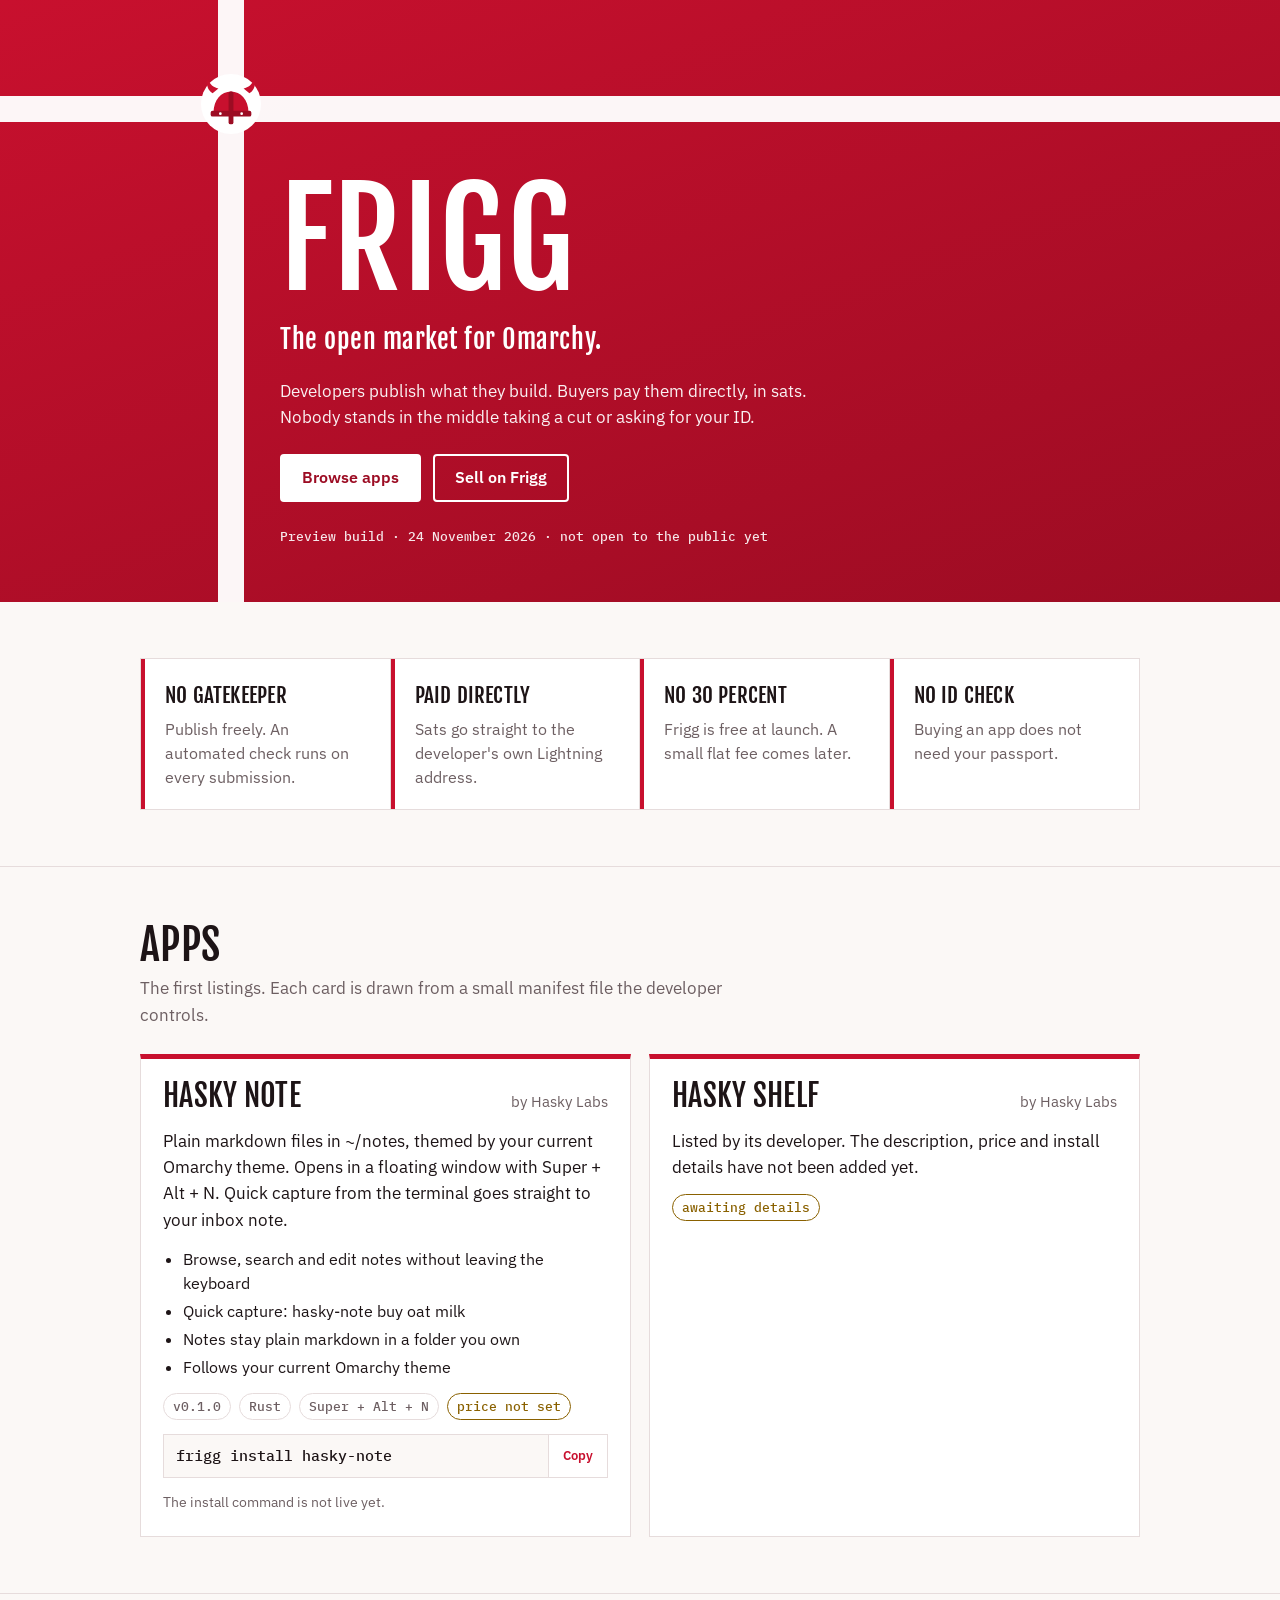
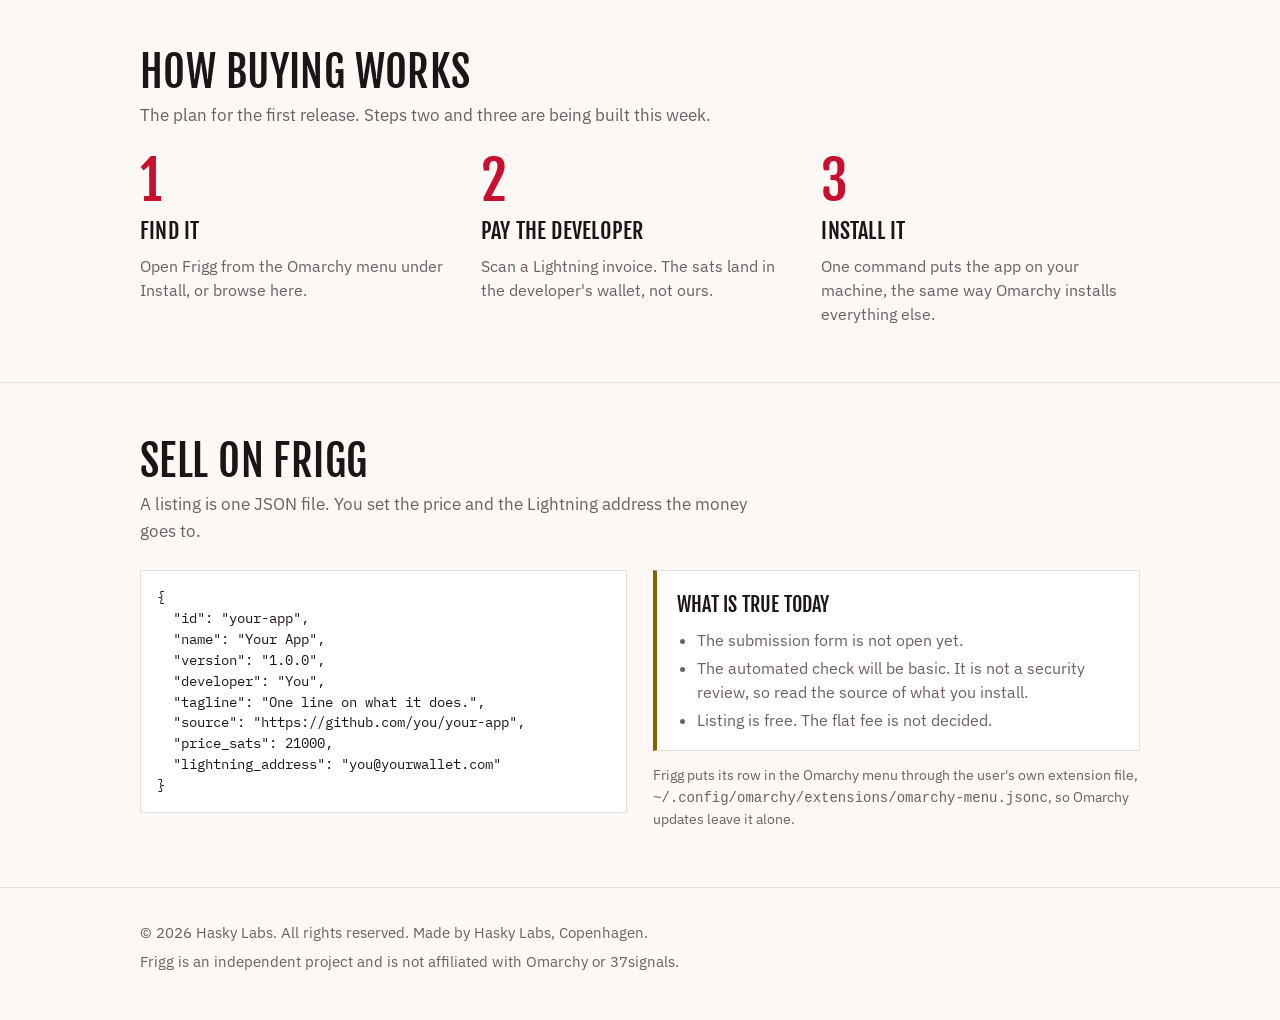
==== index.html @ ef9bb707 "First version of the Frigg store: site, app manifests, menu rows, draft CLI Co-Authored-By: Claude F" ====
<!DOCTYPE html>
<html lang="en">
<head>
<meta charset="utf-8">
<meta name="viewport" content="width=device-width, initial-scale=1">
<title>Frigg Store Preview</title>
<meta name="description" content="Frigg is the open market for Omarchy. Developers publish freely and buyers pay them directly in sats.">
<link rel="preconnect" href="https://fonts.googleapis.com">
<link rel="preconnect" href="https://fonts.gstatic.com" crossorigin>
<link href="https://fonts.googleapis.com/css2?family=Fjalla+One&family=IBM+Plex+Mono:wght@400;500&family=IBM+Plex+Sans:wght@400;500;600&display=swap" rel="stylesheet">
<style>
/* Layout idea: the Danish flag as structure. A red field crossed by two white
   bars set off-centre to the left, with the helmet where they meet. Below the
   flag the page is plain paper with red used only for what you can act on. */
:root {
  --paper: #fbf8f6;
  --panel: #ffffff;
  --ink: #1d1416;
  --muted: #6d5f62;
  --line: #e6dcdc;
  --red: #c8102e;
  --red-deep: #9c0c23;
  --on-red: #ffffff;
  --ok: #1f7a4d;
  --wait: #8a6100;
  --display: "Fjalla One", "Arial Narrow", "Helvetica Neue", sans-serif;
  --body: "IBM Plex Sans", system-ui, -apple-system, "Segoe UI", sans-serif;
  --mono: "IBM Plex Mono", ui-monospace, "SF Mono", Menlo, monospace;
}
@media (prefers-color-scheme: dark) {
  :root:not([data-theme="light"]) {
    color-scheme: dark;
    --paper: #150e10;
    --panel: #1f1518;
    --ink: #f6eeee;
    --muted: #b3a2a5;
    --line: #38282c;
    --red: #e0314c;
    --red-deep: #b01730;
    --on-red: #ffffff;
    --ok: #5fc592;
    --wait: #e2b54a;
  }
}
:root[data-theme="dark"] {
  color-scheme: dark;
  --paper: #150e10;
  --panel: #1f1518;
  --ink: #f6eeee;
  --muted: #b3a2a5;
  --line: #38282c;
  --red: #e0314c;
  --red-deep: #b01730;
  --on-red: #ffffff;
  --ok: #5fc592;
  --wait: #e2b54a;
}

* { box-sizing: border-box; }
html { -webkit-text-size-adjust: 100%; }
body {
  margin: 0;
  background: var(--paper);
  color: var(--ink);
  font-family: var(--body);
  font-size: 17px;
  line-height: 1.55;
}
a { color: var(--red); text-underline-offset: 3px; }
a:focus-visible, button:focus-visible { outline: 3px solid var(--ink); outline-offset: 3px; }
h1, h2, h3 { font-family: var(--display); font-weight: 400; letter-spacing: 0.01em; text-wrap: balance; margin: 0; }
p { margin: 0; }
.wrap { max-width: 1040px; margin: 0 auto; padding: 0 20px; }

/* ---------- flag hero ---------- */
.flag {
  position: relative;
  background: var(--red-deep);
  background: linear-gradient(160deg, var(--red) 0%, var(--red-deep) 100%);
  color: var(--on-red);
  overflow: hidden;
}
.flag::before, .flag::after { content: ""; position: absolute; background: #ffffff; opacity: 0.96; }
.flag::before { left: 0; right: 0; top: 96px; height: 26px; }            /* horizontal bar */
.flag::after  { top: 0; bottom: 0; left: max(20px, calc(50% - 500px)); width: 26px; margin-left: 78px; } /* vertical bar */
.flag .wrap { position: relative; z-index: 1; padding-top: 28px; padding-bottom: 56px; }
.mark { display: flex; align-items: center; gap: 14px; height: 68px; }
.mark svg { width: 62px; height: 62px; flex: none; margin-left: 60px; position: relative; top: 42px; }
.flag-body { margin-top: 84px; padding-left: 140px; display: grid; gap: 18px; max-width: 760px; }
.flag h1 { font-size: clamp(64px, 13vw, 132px); line-height: 0.92; text-transform: uppercase; }
.lede { font-size: clamp(20px, 2.6vw, 26px); font-family: var(--display); letter-spacing: 0.02em; }
.sub { max-width: 54ch; opacity: 0.94; }
.actions { display: flex; flex-wrap: wrap; gap: 12px; margin-top: 6px; }
.btn {
  display: inline-block; padding: 12px 20px; border-radius: 4px;
  font: 600 16px/1.2 var(--body); text-decoration: none; cursor: pointer; border: 2px solid #ffffff;
}
.btn.solid { background: #ffffff; color: #9c0c23; }
.btn.ghost { background: transparent; color: #ffffff; }
.stamp { font: 500 13px/1.4 var(--mono); opacity: 0.9; margin-top: 8px; }

/* ---------- sections ---------- */
section { padding: 56px 0; border-bottom: 1px solid var(--line); }
.head { display: grid; gap: 8px; margin-bottom: 26px; max-width: 62ch; }
.head h2 { font-size: clamp(30px, 4.4vw, 42px); line-height: 1.05; text-transform: uppercase; }
.head p { color: var(--muted); }

.rules { display: grid; grid-template-columns: repeat(auto-fit, minmax(210px, 1fr)); gap: 0; border: 1px solid var(--line); background: var(--panel); }
.rule { padding: 20px; border-left: 4px solid var(--red); display: grid; gap: 6px; align-content: start; }
.rule + .rule { box-shadow: -1px 0 0 var(--line); }
.rule h3 { font-size: 21px; text-transform: uppercase; }
.rule p { color: var(--muted); font-size: 15.5px; }

.apps { display: grid; grid-template-columns: repeat(auto-fit, minmax(300px, 1fr)); gap: 18px; }
.app { background: var(--panel); border: 1px solid var(--line); border-top: 5px solid var(--red); padding: 22px; display: grid; gap: 14px; align-content: start; min-width: 0; }
.app-top { display: flex; align-items: baseline; justify-content: space-between; gap: 12px; flex-wrap: wrap; }
.app h3 { font-size: 30px; line-height: 1; text-transform: uppercase; }
.by { color: var(--muted); font-size: 14.5px; }
.app ul { margin: 0; padding-left: 20px; display: grid; gap: 4px; font-size: 15.5px; }
.facts { display: flex; flex-wrap: wrap; gap: 8px; }
.pill { font: 500 12.5px/1 var(--mono); padding: 6px 9px; border: 1px solid var(--line); border-radius: 999px; color: var(--muted); white-space: nowrap; }
.pill.ok { color: var(--ok); border-color: currentColor; }
.pill.wait { color: var(--wait); border-color: currentColor; }
.cmd { display: flex; align-items: stretch; border: 1px solid var(--line); background: var(--paper); min-width: 0; }
.cmd code { font: 500 14.5px/1.4 var(--mono); padding: 11px 12px; overflow-x: auto; white-space: nowrap; flex: 1; min-width: 0; }
.cmd button { font: 600 13px/1 var(--body); padding: 0 14px; border: 0; border-left: 1px solid var(--line); background: var(--panel); color: var(--red); cursor: pointer; }
.note { font-size: 14px; color: var(--muted); }

.steps { counter-reset: step; display: grid; grid-template-columns: repeat(auto-fit, minmax(230px, 1fr)); gap: 22px; padding: 0; margin: 0; list-style: none; }
.steps li { counter-increment: step; display: grid; gap: 6px; align-content: start; }
.steps li::before { content: counter(step); font: 400 54px/1 var(--display); color: var(--red); }
.steps h3 { font-size: 22px; text-transform: uppercase; }
.steps p { color: var(--muted); font-size: 15.5px; }

.two { display: grid; grid-template-columns: repeat(auto-fit, minmax(300px, 1fr)); gap: 26px; align-items: start; }
.two > * { min-width: 0; }
pre { margin: 0; overflow-x: auto; background: var(--panel); border: 1px solid var(--line); padding: 16px; font: 400 13.5px/1.55 var(--mono); }
.stack { display: grid; gap: 14px; }
.honest { border: 1px solid var(--line); border-left: 4px solid var(--wait); background: var(--panel); padding: 18px 20px; display: grid; gap: 8px; }
.honest h3 { font-size: 20px; text-transform: uppercase; }
.honest ul { margin: 0; padding-left: 20px; display: grid; gap: 4px; font-size: 15.5px; color: var(--muted); }

footer { padding: 34px 0 48px; color: var(--muted); font-size: 14.5px; }
footer .wrap { display: grid; gap: 6px; }

@media (max-width: 640px) {
  .flag::before { top: 78px; height: 18px; }
  .flag::after { width: 18px; margin-left: 30px; left: 16px; }
  .mark svg { width: 48px; height: 48px; margin-left: 15px; top: 34px; }
  .flag-body { padding-left: 60px; margin-top: 78px; }
  .btn { padding: 11px 14px; font-size: 15px; }
  .flag .wrap { padding-bottom: 40px; }
  section { padding: 40px 0; }
  .rule + .rule { box-shadow: 0 -1px 0 var(--line); }
}
@media (prefers-reduced-motion: no-preference) {
  .btn, .cmd button { transition: transform 0.12s ease; }
  .btn:active, .cmd button:active { transform: translateY(1px); }
}
</style>
</head>
<body>

<header class="flag">
  <div class="wrap">
    <div class="mark" aria-hidden="true">
      <!-- Frigg mark: a Viking helmet in red and white -->
      <svg viewBox="0 0 64 64" role="img">
        <circle cx="32" cy="32" r="31" fill="#ffffff"/>
        <path d="M13 21c-5-3-7-9-5-15 2 6 6 9 11 10z" fill="#c8102e"/>
        <path d="M51 21c5-3 7-9 5-15-2 6-6 9-11 10z" fill="#c8102e"/>
        <path d="M14 40c0-12 8-21 18-21s18 9 18 21z" fill="#c8102e"/>
        <rect x="11" y="39" width="42" height="6" rx="2" fill="#9c0c23"/>
        <rect x="29.5" y="19" width="5" height="34" rx="2" fill="#9c0c23"/>
        <circle cx="21" cy="42" r="1.4" fill="#ffffff"/>
        <circle cx="43" cy="42" r="1.4" fill="#ffffff"/>
      </svg>
    </div>
    <div class="flag-body">
      <h1>Frigg</h1>
      <p class="lede">The open market for Omarchy.</p>
      <p class="sub">Developers publish what they build. Buyers pay them directly, in sats. Nobody stands in the middle taking a cut or asking for your ID.</p>
      <div class="actions">
        <a class="btn solid" href="#apps">Browse apps</a>
        <a class="btn ghost" href="#sell">Sell on Frigg</a>
      </div>
      <p class="stamp">Preview build · 24 November 2026 · not open to the public yet</p>
    </div>
  </div>
</header>

<main>
  <section>
    <div class="wrap">
      <div class="rules">
        <div class="rule"><h3>No gatekeeper</h3><p>Publish freely. An automated check runs on every submission.</p></div>
        <div class="rule"><h3>Paid directly</h3><p>Sats go straight to the developer's own Lightning address.</p></div>
        <div class="rule"><h3>No 30 percent</h3><p>Frigg is free at launch. A small flat fee comes later.</p></div>
        <div class="rule"><h3>No ID check</h3><p>Buying an app does not need your passport.</p></div>
      </div>
    </div>
  </section>

  <section id="apps">
    <div class="wrap">
      <div class="head">
        <h2>Apps</h2>
        <p>The first listings. Each card is drawn from a small manifest file the developer controls.</p>
      </div>
      <div class="apps" id="app-list">
        <p class="note">Loading the catalog.</p>
      </div>
    </div>
  </section>

  <section>
    <div class="wrap">
      <div class="head">
        <h2>How buying works</h2>
        <p>The plan for the first release. Steps two and three are being built this week.</p>
      </div>
      <ol class="steps">
        <li><h3>Find it</h3><p>Open Frigg from the Omarchy menu under Install, or browse here.</p></li>
        <li><h3>Pay the developer</h3><p>Scan a Lightning invoice. The sats land in the developer's wallet, not ours.</p></li>
        <li><h3>Install it</h3><p>One command puts the app on your machine, the same way Omarchy installs everything else.</p></li>
      </ol>
    </div>
  </section>

  <section id="sell">
    <div class="wrap">
      <div class="head">
        <h2>Sell on Frigg</h2>
        <p>A listing is one JSON file. You set the price and the Lightning address the money goes to.</p>
      </div>
      <div class="two">
        <pre aria-label="Example manifest">{
  "id": "your-app",
  "name": "Your App",
  "version": "1.0.0",
  "developer": "You",
  "tagline": "One line on what it does.",
  "source": "https://github.com/you/your-app",
  "price_sats": 21000,
  "lightning_address": "you@yourwallet.com"
}</pre>
        <div class="stack">
          <div class="honest">
            <h3>What is true today</h3>
            <ul>
              <li>The submission form is not open yet.</li>
              <li>The automated check will be basic. It is not a security review, so read the source of what you install.</li>
              <li>Listing is free. The flat fee is not decided.</li>
            </ul>
          </div>
          <p class="note">Frigg puts its row in the Omarchy menu through the user's own extension file, <code>~/.config/omarchy/extensions/omarchy-menu.jsonc</code>, so Omarchy updates leave it alone.</p>
        </div>
      </div>
    </div>
  </section>
</main>

<footer>
  <div class="wrap">
    <p>&copy; 2026 Hasky Labs. All rights reserved. Made by Hasky Labs, Copenhagen.</p>
    <p>Frigg is an independent project and is not affiliated with Omarchy or 37signals.</p>
  </div>
</footer>

<script>
(function () {
  var list = document.getElementById("app-list");

  function el(tag, cls, text) {
    var node = document.createElement(tag);
    if (cls) node.className = cls;
    if (text != null) node.textContent = text;
    return node;
  }

  function card(app) {
    var box = el("article", "app");
    var top = el("div", "app-top");
    top.appendChild(el("h3", null, app.name));
    top.appendChild(el("span", "by", "by " + app.developer));
    box.appendChild(top);

    if (!app.description) {
      box.appendChild(el("p", null, "Listed by its developer. The description, price and install details have not been added yet."));
      var waiting = el("div", "facts");
      waiting.appendChild(el("span", "pill wait", "awaiting details"));
      box.appendChild(waiting);
      return box;
    }

    box.appendChild(el("p", null, app.description));

    if (app.features && app.features.length) {
      var ul = el("ul");
      app.features.forEach(function (f) { ul.appendChild(el("li", null, f)); });
      box.appendChild(ul);
    }

    var facts = el("div", "facts");
    if (app.version) facts.appendChild(el("span", "pill", "v" + app.version));
    if (app.built_with) facts.appendChild(el("span", "pill", app.built_with));
    if (app.hotkey) facts.appendChild(el("span", "pill", app.hotkey));
    facts.appendChild(el("span", app.price_sats ? "pill ok" : "pill wait",
      app.price_sats ? app.price_sats.toLocaleString("en-GB") + " sats" : "price not set"));
    box.appendChild(facts);

    var cmd = el("div", "cmd");
    var code = el("code", null, "frigg install " + app.id);
    var copy = el("button", null, "Copy");
    copy.type = "button";
    copy.addEventListener("click", function () {
      var done = function (label) { copy.textContent = label; setTimeout(function () { copy.textContent = "Copy"; }, 1600); };
      try {
        navigator.clipboard.writeText(code.textContent).then(function () { done("Copied"); }, function () { done("Select it"); });
      } catch (e) { done("Select it"); }
    });
    cmd.appendChild(code);
    cmd.appendChild(copy);
    box.appendChild(cmd);
    box.appendChild(el("p", "note", "The install command is not live yet."));
    return box;
  }

  fetch("apps/index.json")
    .then(function (res) { if (!res.ok) throw new Error(res.status); return res.json(); })
    .then(function (apps) {
      list.textContent = "";
      apps.forEach(function (app) { list.appendChild(card(app)); });
    })
    .catch(function () {
      list.textContent = "";
      list.appendChild(el("p", "note", "The catalog did not load. Reload the page to try again."));
    });
})();
</script>
</body>
</html>
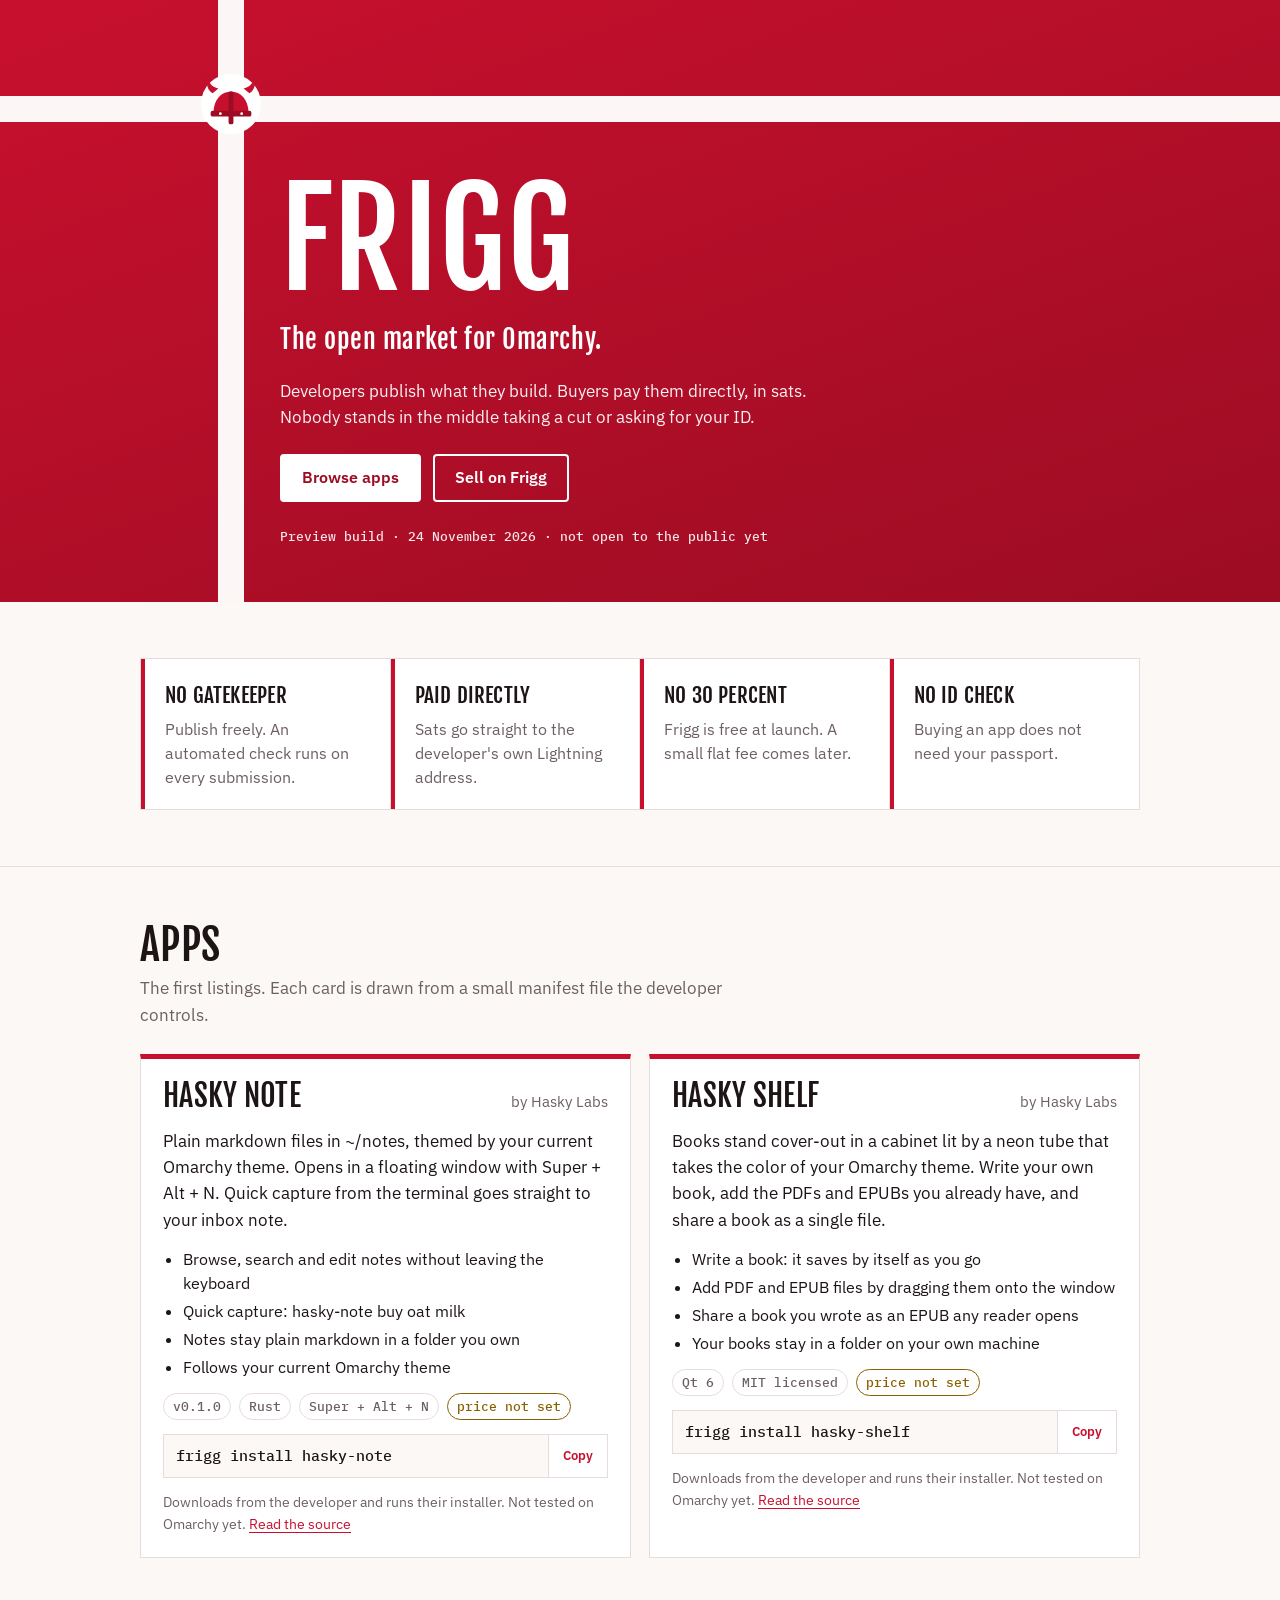
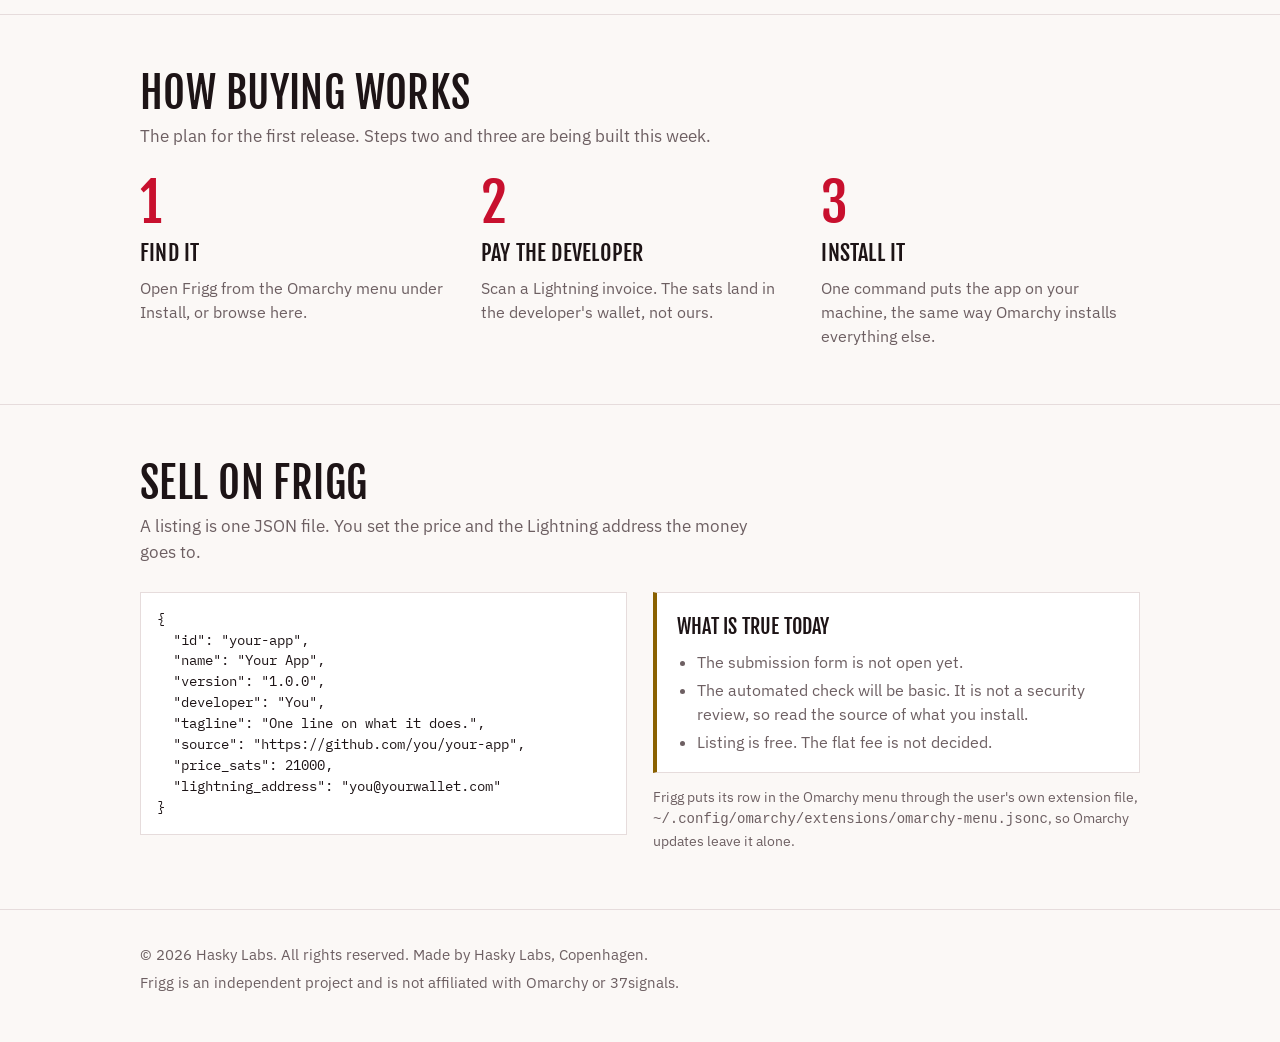
==== commit b00b3d43: "List both apps from their real repos; frigg install downloads and runs the developer's installer Co-" ====
--- a/index.html
+++ b/index.html
@@ -305,6 +305,7 @@
     if (app.version) facts.appendChild(el("span", "pill", "v" + app.version));
     if (app.built_with) facts.appendChild(el("span", "pill", app.built_with));
     if (app.hotkey) facts.appendChild(el("span", "pill", app.hotkey));
+    if (app.license) facts.appendChild(el("span", "pill", app.license + " licensed"));
     facts.appendChild(el("span", app.price_sats ? "pill ok" : "pill wait",
       app.price_sats ? app.price_sats.toLocaleString("en-GB") + " sats" : "price not set"));
     box.appendChild(facts);
@@ -322,7 +323,13 @@
     cmd.appendChild(code);
     cmd.appendChild(copy);
     box.appendChild(cmd);
-    box.appendChild(el("p", "note", "The install command is not live yet."));
+    var note = el("p", "note", "Downloads from the developer and runs their installer. Not tested on Omarchy yet. ");
+    if (app.source && app.source.repo) {
+      var link = el("a", null, "Read the source");
+      link.href = app.source.repo + (app.source.branch ? "/tree/" + app.source.branch + (app.source.subdir ? "/" + app.source.subdir : "") : "");
+      note.appendChild(link);
+    }
+    box.appendChild(note);
     return box;
   }
 
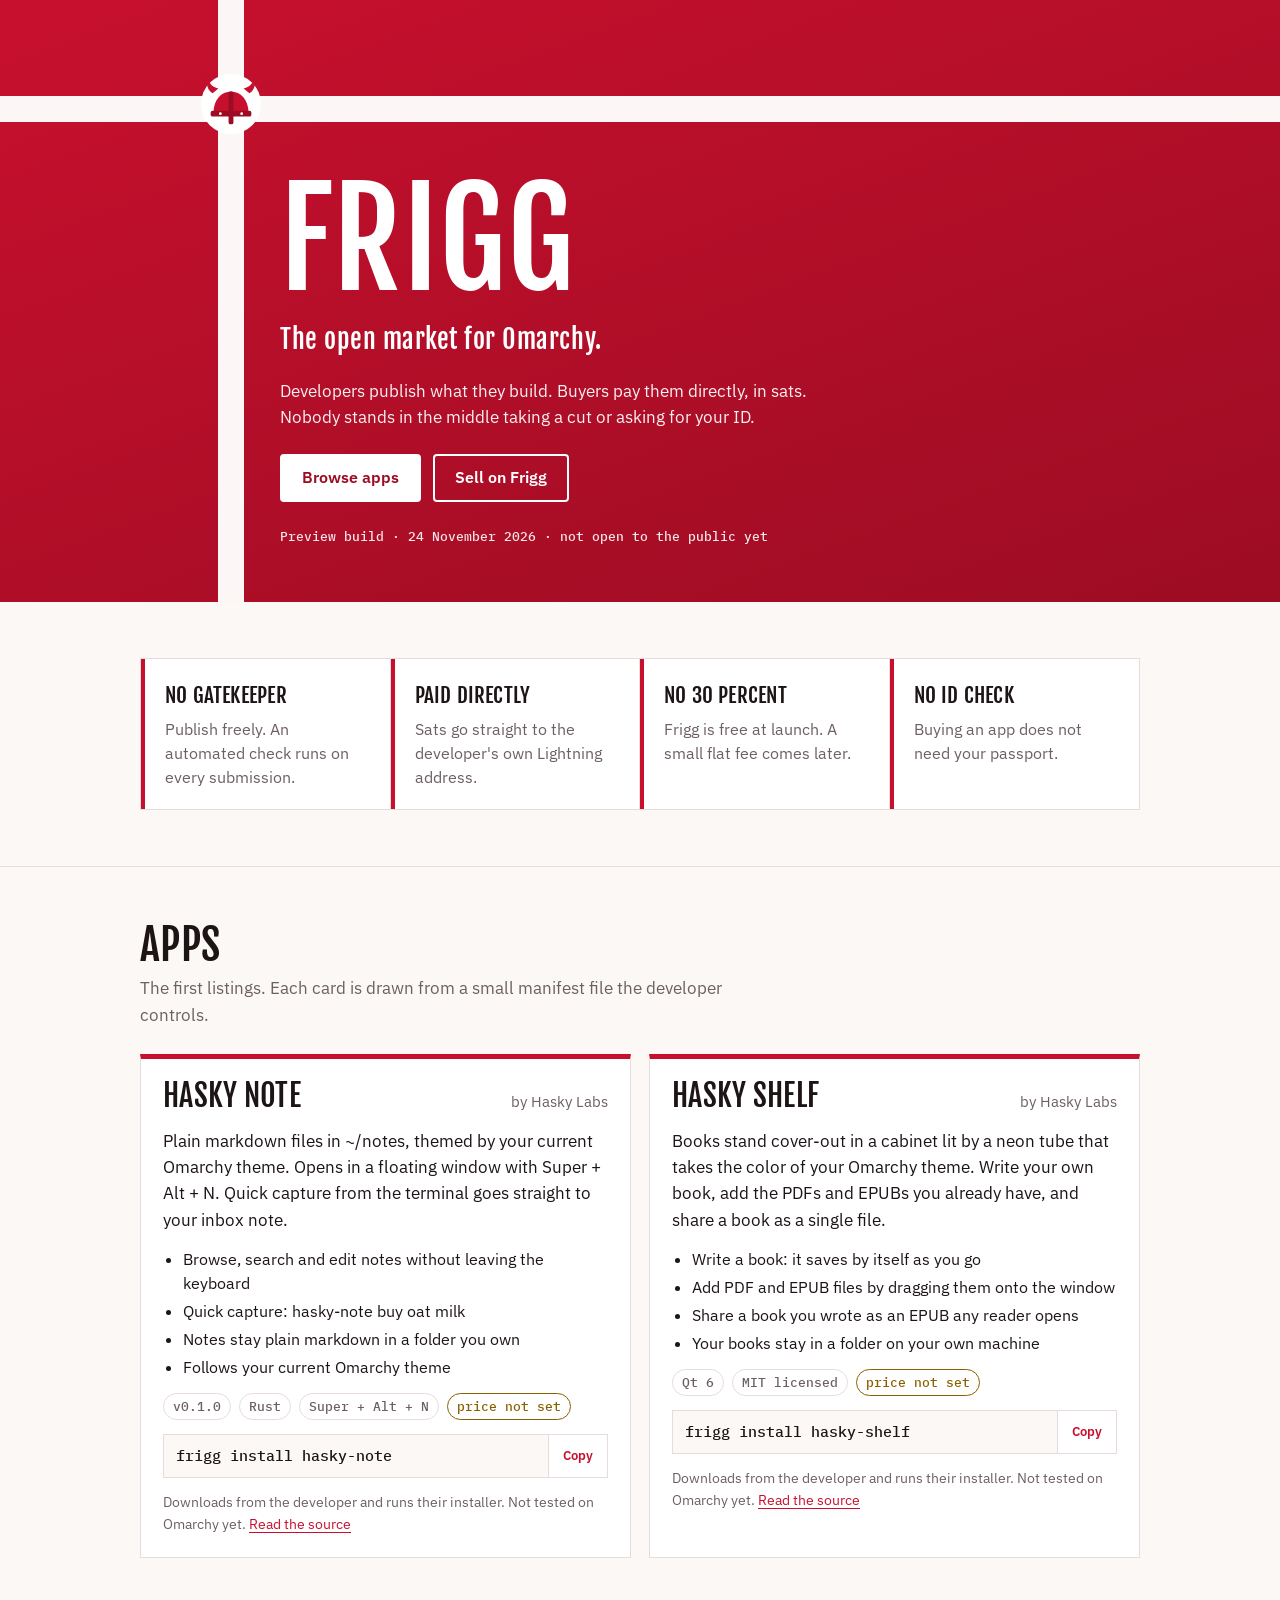
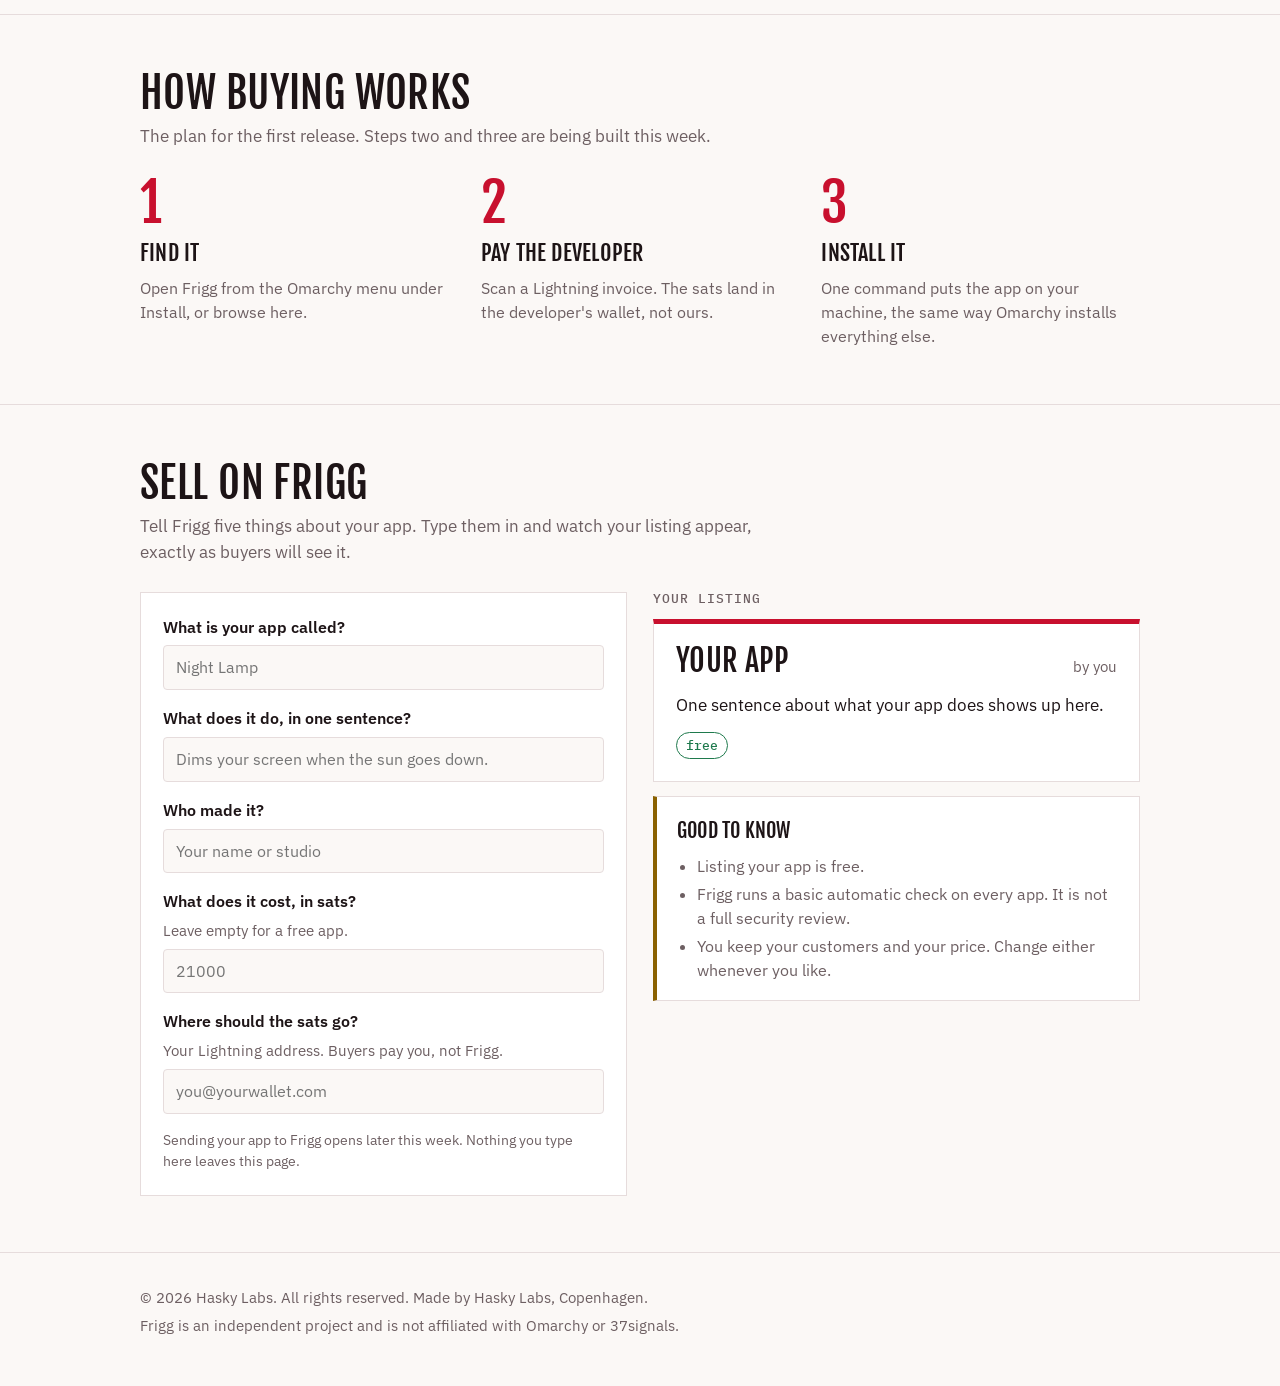
==== commit d4273a17: "Sell section: plain five-question form with a live listing preview Co-Authored-By: Claude Fable 5.2 " ====
--- a/index.html
+++ b/index.html
@@ -136,6 +136,12 @@
 .two > * { min-width: 0; }
 pre { margin: 0; overflow-x: auto; background: var(--panel); border: 1px solid var(--line); padding: 16px; font: 400 13.5px/1.55 var(--mono); }
 .stack { display: grid; gap: 14px; }
+.sell-form { display: grid; gap: 16px; background: var(--panel); border: 1px solid var(--line); padding: 22px; }
+.sell-form label { display: grid; gap: 6px; font-weight: 600; font-size: 16px; }
+.sell-form .hint { font-weight: 400; color: var(--muted); font-size: 14.5px; }
+.sell-form input { font: 400 16px/1.3 var(--body); color: var(--ink); background: var(--paper); border: 1px solid var(--line); border-radius: 4px; padding: 11px 12px; width: 100%; }
+.sell-form input:focus-visible { outline: 3px solid var(--red); outline-offset: 1px; }
+.eyebrow { font: 500 13px/1 var(--mono); color: var(--muted); text-transform: uppercase; letter-spacing: 0.08em; }
 .honest { border: 1px solid var(--line); border-left: 4px solid var(--wait); background: var(--panel); padding: 18px 20px; display: grid; gap: 8px; }
 .honest h3 { font-size: 20px; text-transform: uppercase; }
 .honest ul { margin: 0; padding-left: 20px; display: grid; gap: 4px; font-size: 15.5px; color: var(--muted); }
@@ -231,29 +237,38 @@
     <div class="wrap">
       <div class="head">
         <h2>Sell on Frigg</h2>
-        <p>A listing is one JSON file. You set the price and the Lightning address the money goes to.</p>
+        <p>Tell Frigg five things about your app. Type them in and watch your listing appear, exactly as buyers will see it.</p>
       </div>
       <div class="two">
-        <pre aria-label="Example manifest">{
-  "id": "your-app",
-  "name": "Your App",
-  "version": "1.0.0",
-  "developer": "You",
-  "tagline": "One line on what it does.",
-  "source": "https://github.com/you/your-app",
-  "price_sats": 21000,
-  "lightning_address": "you@yourwallet.com"
-}</pre>
+        <form class="sell-form" id="sell-form" autocomplete="off">
+          <label for="f-name">What is your app called?
+            <input id="f-name" type="text" placeholder="Night Lamp" maxlength="40">
+          </label>
+          <label for="f-about">What does it do, in one sentence?
+            <input id="f-about" type="text" placeholder="Dims your screen when the sun goes down." maxlength="140">
+          </label>
+          <label for="f-who">Who made it?
+            <input id="f-who" type="text" placeholder="Your name or studio" maxlength="40">
+          </label>
+          <label for="f-price">What does it cost, in sats? <span class="hint">Leave empty for a free app.</span>
+            <input id="f-price" type="number" min="0" step="1" inputmode="numeric" placeholder="21000">
+          </label>
+          <label for="f-ln">Where should the sats go? <span class="hint">Your Lightning address. Buyers pay you, not Frigg.</span>
+            <input id="f-ln" type="text" placeholder="you@yourwallet.com" maxlength="80">
+          </label>
+          <p class="note">Sending your app to Frigg opens later this week. Nothing you type here leaves this page.</p>
+        </form>
         <div class="stack">
+          <p class="eyebrow">Your listing</p>
+          <div id="sell-preview"></div>
           <div class="honest">
-            <h3>What is true today</h3>
+            <h3>Good to know</h3>
             <ul>
-              <li>The submission form is not open yet.</li>
-              <li>The automated check will be basic. It is not a security review, so read the source of what you install.</li>
-              <li>Listing is free. The flat fee is not decided.</li>
+              <li>Listing your app is free.</li>
+              <li>Frigg runs a basic automatic check on every app. It is not a full security review.</li>
+              <li>You keep your customers and your price. Change either whenever you like.</li>
             </ul>
           </div>
-          <p class="note">Frigg puts its row in the Omarchy menu through the user's own extension file, <code>~/.config/omarchy/extensions/omarchy-menu.jsonc</code>, so Omarchy updates leave it alone.</p>
         </div>
       </div>
     </div>
@@ -333,6 +348,39 @@
     return box;
   }
 
+  // "Sell on Frigg": draw the seller's listing as they type.
+  var preview = document.getElementById("sell-preview");
+  var fields = {
+    name: document.getElementById("f-name"),
+    about: document.getElementById("f-about"),
+    who: document.getElementById("f-who"),
+    price: document.getElementById("f-price"),
+    ln: document.getElementById("f-ln")
+  };
+
+  function drawPreview() {
+    var price = parseInt(fields.price.value, 10);
+    var box = el("article", "app");
+    var top = el("div", "app-top");
+    top.appendChild(el("h3", null, fields.name.value.trim() || "Your app"));
+    top.appendChild(el("span", "by", "by " + (fields.who.value.trim() || "you")));
+    box.appendChild(top);
+    box.appendChild(el("p", null, fields.about.value.trim() || "One sentence about what your app does shows up here."));
+    var facts = el("div", "facts");
+    facts.appendChild(el("span", "pill ok", price > 0 ? price.toLocaleString("en-GB") + " sats" : "free"));
+    if (price > 0) {
+      facts.appendChild(el("span", fields.ln.value.trim() ? "pill" : "pill wait",
+        fields.ln.value.trim() ? "paid to " + fields.ln.value.trim() : "add a Lightning address to get paid"));
+    }
+    box.appendChild(facts);
+    preview.textContent = "";
+    preview.appendChild(box);
+  }
+
+  Object.keys(fields).forEach(function (key) { fields[key].addEventListener("input", drawPreview); });
+  document.getElementById("sell-form").addEventListener("submit", function (event) { event.preventDefault(); });
+  drawPreview();
+
   fetch("apps/index.json")
     .then(function (res) { if (!res.ok) throw new Error(res.status); return res.json(); })
     .then(function (apps) {
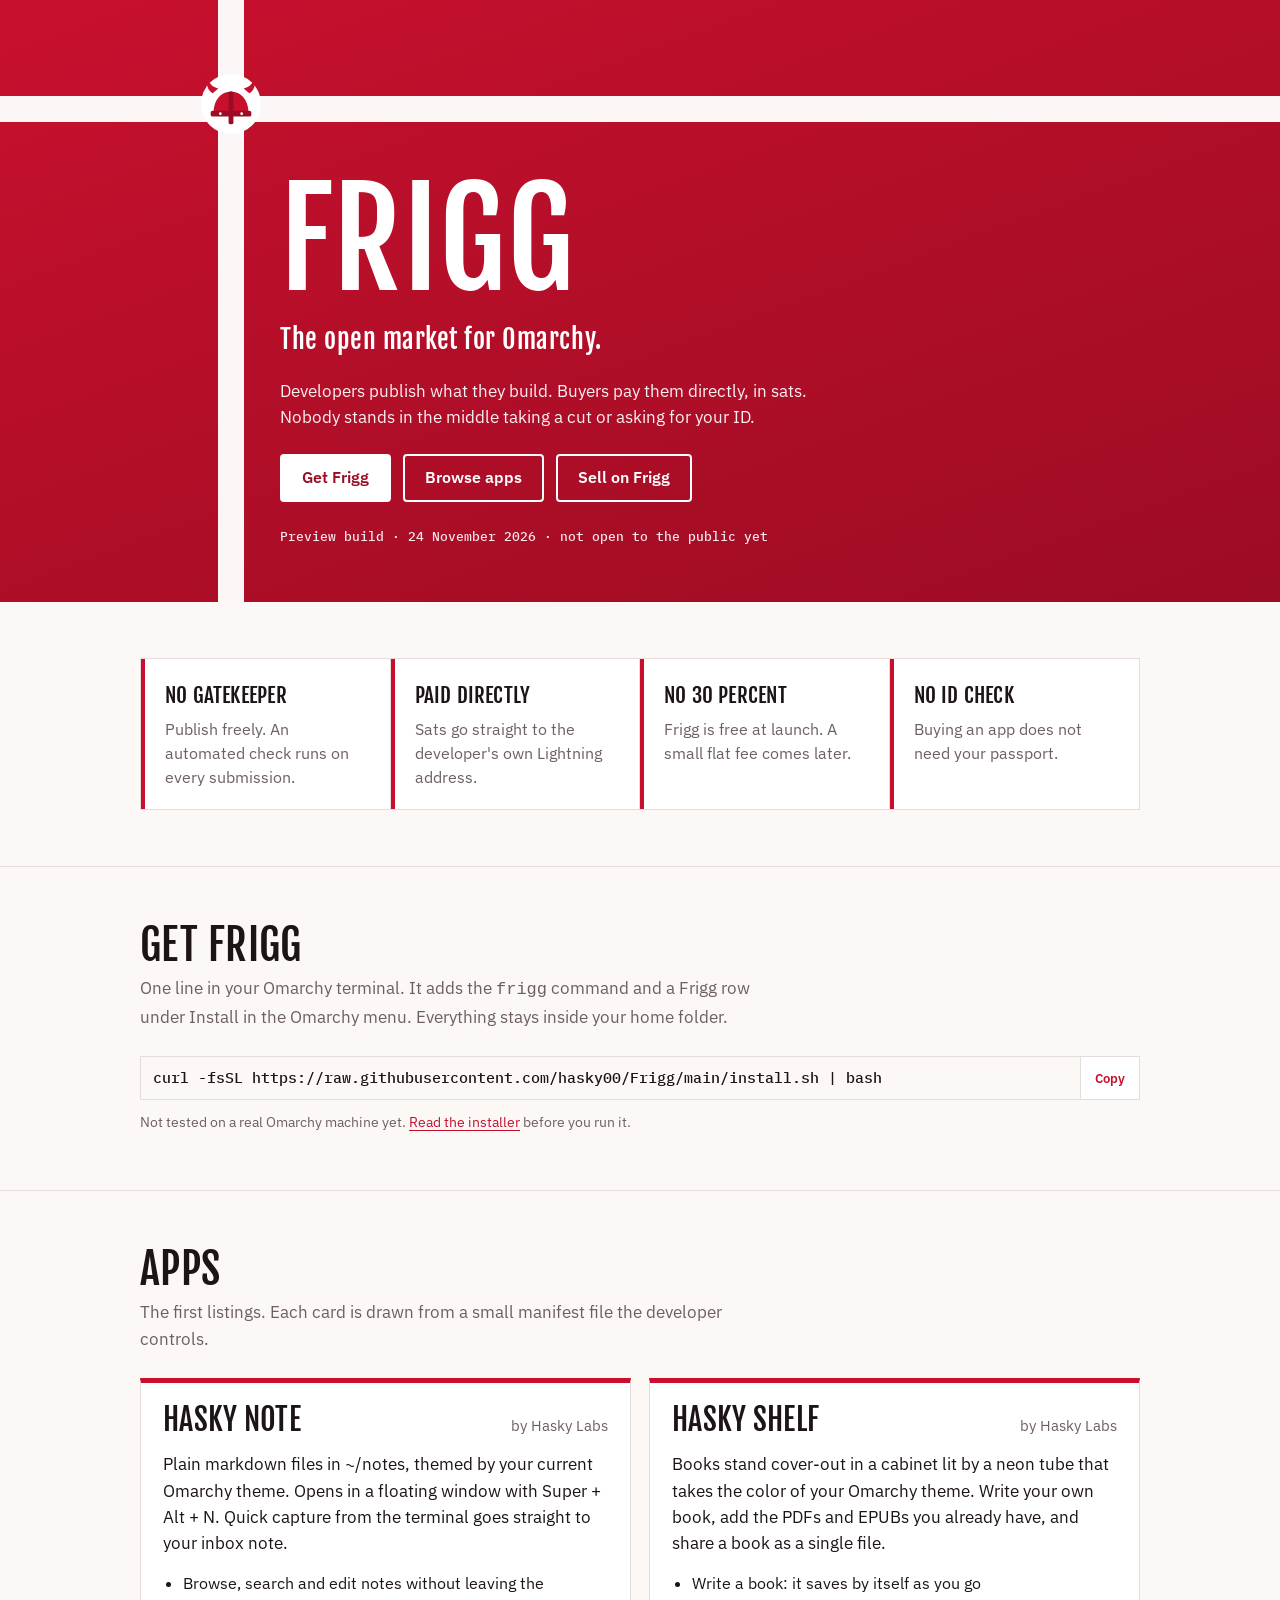
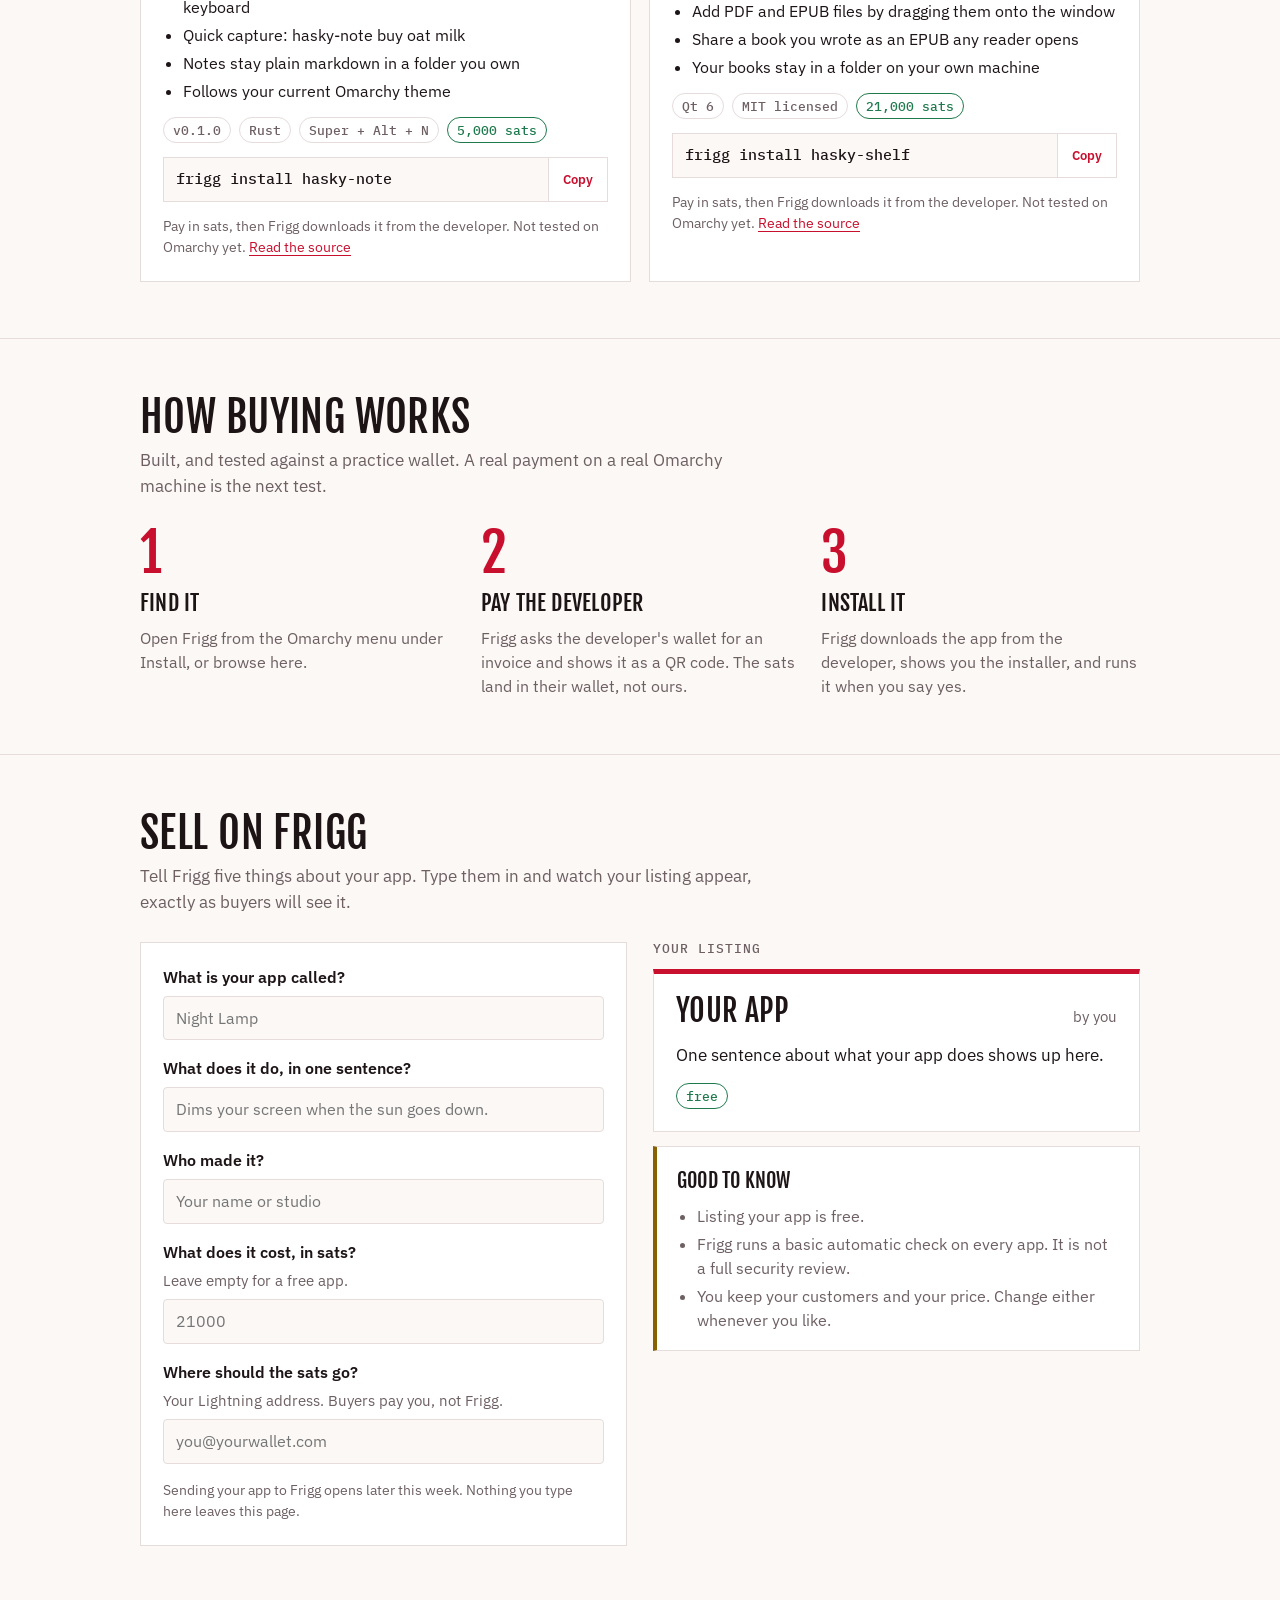
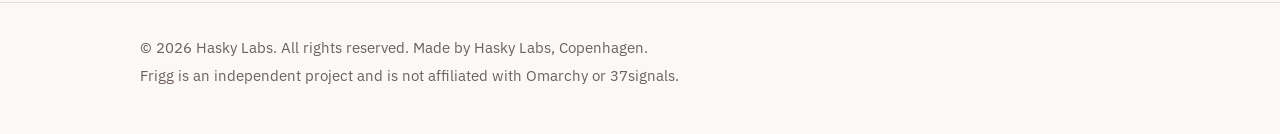
==== commit 770502b8: "Add Frigg's installer, Lightning payment and the store browser - install.sh puts the frigg command i" ====
--- a/index.html
+++ b/index.html
@@ -187,7 +187,8 @@
       <p class="lede">The open market for Omarchy.</p>
       <p class="sub">Developers publish what they build. Buyers pay them directly, in sats. Nobody stands in the middle taking a cut or asking for your ID.</p>
       <div class="actions">
-        <a class="btn solid" href="#apps">Browse apps</a>
+        <a class="btn solid" href="#get">Get Frigg</a>
+        <a class="btn ghost" href="#apps">Browse apps</a>
         <a class="btn ghost" href="#sell">Sell on Frigg</a>
       </div>
       <p class="stamp">Preview build · 24 November 2026 · not open to the public yet</p>
@@ -207,6 +208,20 @@
     </div>
   </section>
 
+  <section id="get">
+    <div class="wrap">
+      <div class="head">
+        <h2>Get Frigg</h2>
+        <p>One line in your Omarchy terminal. It adds the <code>frigg</code> command and a Frigg row under Install in the Omarchy menu. Everything stays inside your home folder.</p>
+      </div>
+      <div class="cmd" id="get-cmd">
+        <code>curl -fsSL https://raw.githubusercontent.com/hasky00/Frigg/main/install.sh | bash</code>
+        <button type="button">Copy</button>
+      </div>
+      <p class="note" style="margin-top:12px">Not tested on a real Omarchy machine yet. <a href="https://github.com/hasky00/Frigg/blob/main/install.sh">Read the installer</a> before you run it.</p>
+    </div>
+  </section>
+
   <section id="apps">
     <div class="wrap">
       <div class="head">
@@ -223,12 +238,12 @@
     <div class="wrap">
       <div class="head">
         <h2>How buying works</h2>
-        <p>The plan for the first release. Steps two and three are being built this week.</p>
+        <p>Built, and tested against a practice wallet. A real payment on a real Omarchy machine is the next test.</p>
       </div>
       <ol class="steps">
         <li><h3>Find it</h3><p>Open Frigg from the Omarchy menu under Install, or browse here.</p></li>
-        <li><h3>Pay the developer</h3><p>Scan a Lightning invoice. The sats land in the developer's wallet, not ours.</p></li>
-        <li><h3>Install it</h3><p>One command puts the app on your machine, the same way Omarchy installs everything else.</p></li>
+        <li><h3>Pay the developer</h3><p>Frigg asks the developer's wallet for an invoice and shows it as a QR code. The sats land in their wallet, not ours.</p></li>
+        <li><h3>Install it</h3><p>Frigg downloads the app from the developer, shows you the installer, and runs it when you say yes.</p></li>
       </ol>
     </div>
   </section>
@@ -338,7 +353,7 @@
     cmd.appendChild(code);
     cmd.appendChild(copy);
     box.appendChild(cmd);
-    var note = el("p", "note", "Downloads from the developer and runs their installer. Not tested on Omarchy yet. ");
+    var note = el("p", "note", (app.price_sats ? "Pay in sats, then Frigg downloads it from the developer. " : "Downloads from the developer. ") + "Not tested on Omarchy yet. ");
     if (app.source && app.source.repo) {
       var link = el("a", null, "Read the source");
       link.href = app.source.repo + (app.source.branch ? "/tree/" + app.source.branch + (app.source.subdir ? "/" + app.source.subdir : "") : "");
@@ -347,6 +362,15 @@
     box.appendChild(note);
     return box;
   }
+
+  var getCmd = document.getElementById("get-cmd");
+  getCmd.querySelector("button").addEventListener("click", function () {
+    var button = this;
+    var done = function (label) { button.textContent = label; setTimeout(function () { button.textContent = "Copy"; }, 1600); };
+    try {
+      navigator.clipboard.writeText(getCmd.querySelector("code").textContent).then(function () { done("Copied"); }, function () { done("Select it"); });
+    } catch (e) { done("Select it"); }
+  });
 
   // "Sell on Frigg": draw the seller's listing as they type.
   var preview = document.getElementById("sell-preview");
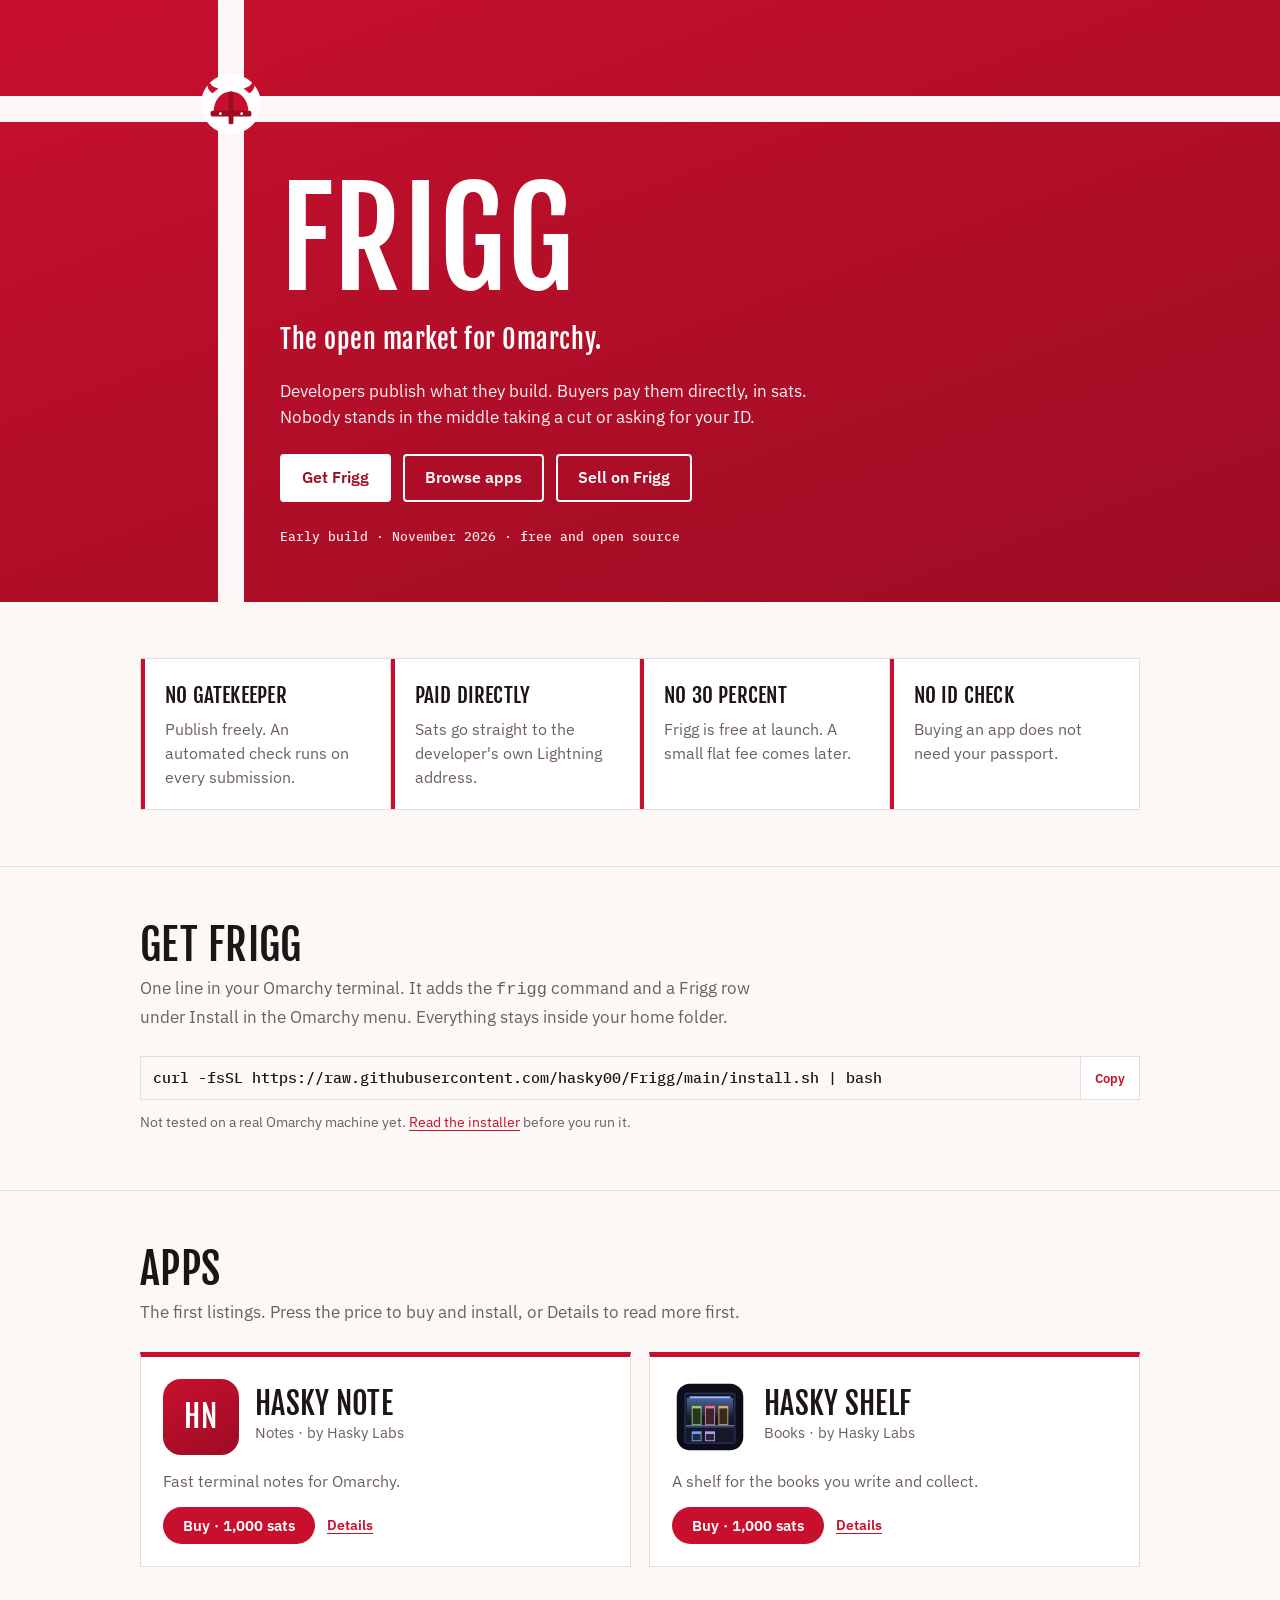
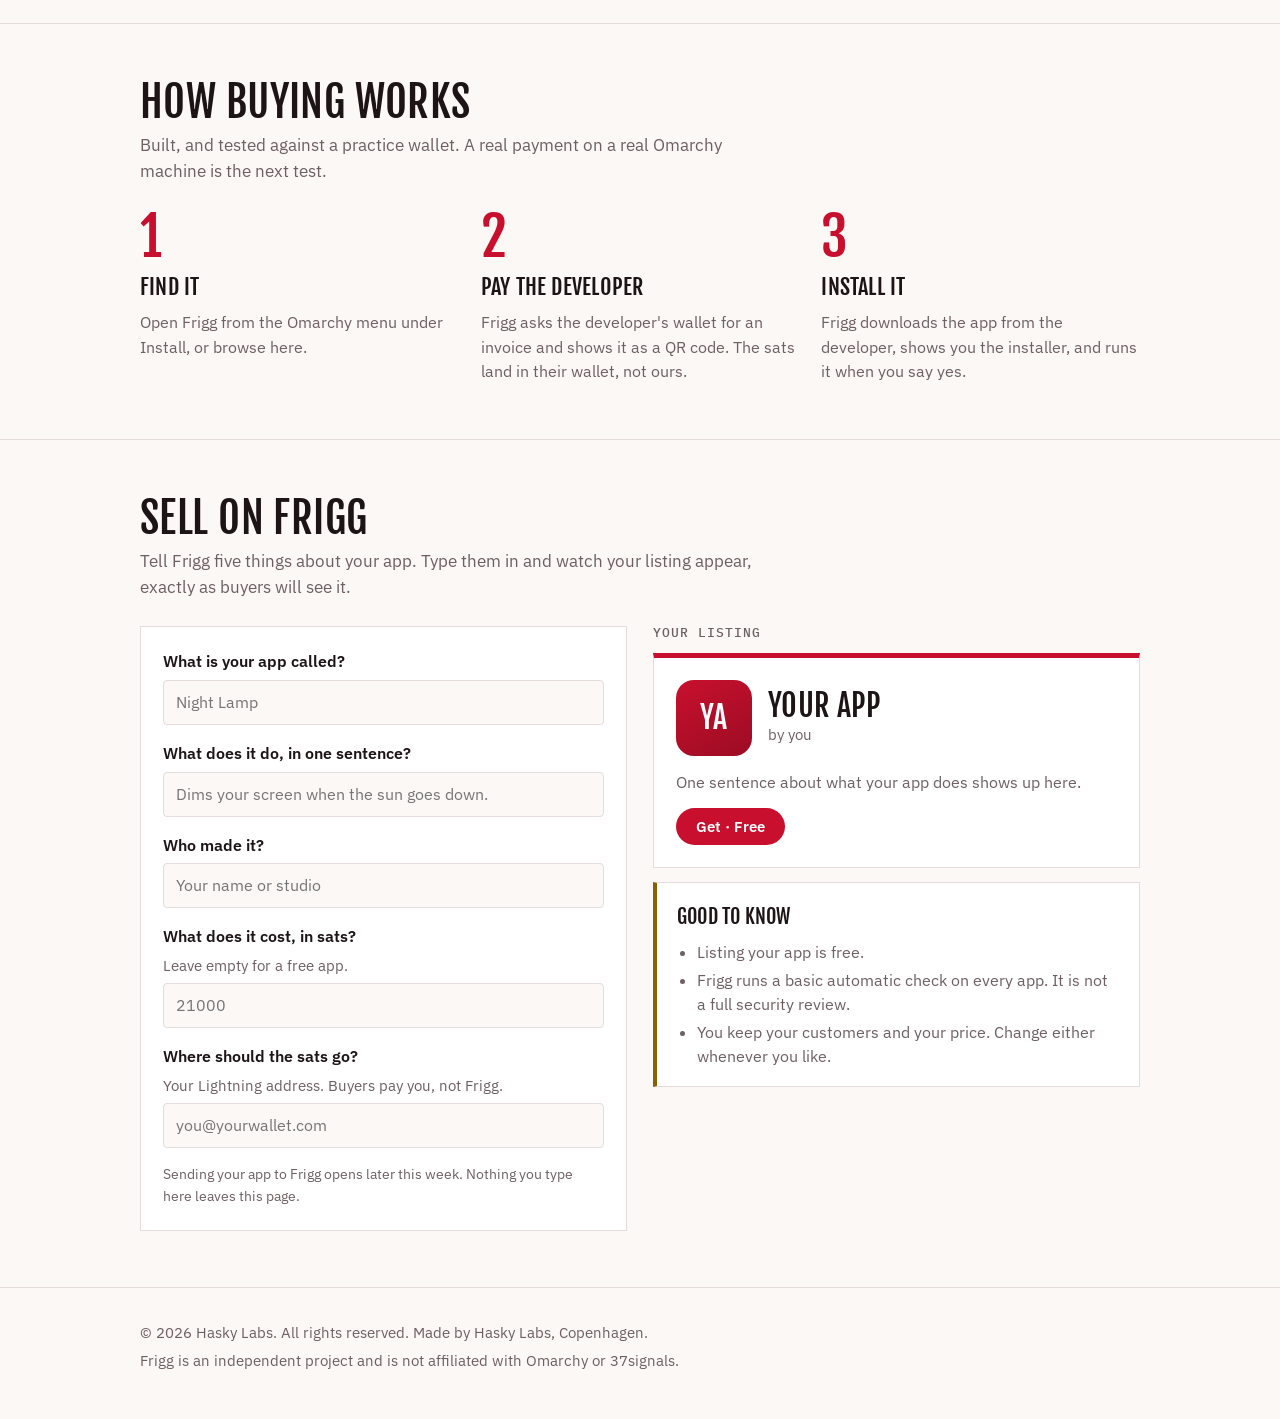
==== commit 3dd47c5e: "Add the graphical store window and make Frigg MIT licensed - store.html: app cards with icons, price" ====
--- a/index.html
+++ b/index.html
@@ -3,167 +3,12 @@
 <head>
 <meta charset="utf-8">
 <meta name="viewport" content="width=device-width, initial-scale=1">
-<title>Frigg Store Preview</title>
+<title>Frigg</title>
 <meta name="description" content="Frigg is the open market for Omarchy. Developers publish freely and buyers pay them directly in sats.">
 <link rel="preconnect" href="https://fonts.googleapis.com">
 <link rel="preconnect" href="https://fonts.gstatic.com" crossorigin>
 <link href="https://fonts.googleapis.com/css2?family=Fjalla+One&family=IBM+Plex+Mono:wght@400;500&family=IBM+Plex+Sans:wght@400;500;600&display=swap" rel="stylesheet">
-<style>
-/* Layout idea: the Danish flag as structure. A red field crossed by two white
-   bars set off-centre to the left, with the helmet where they meet. Below the
-   flag the page is plain paper with red used only for what you can act on. */
-:root {
-  --paper: #fbf8f6;
-  --panel: #ffffff;
-  --ink: #1d1416;
-  --muted: #6d5f62;
-  --line: #e6dcdc;
-  --red: #c8102e;
-  --red-deep: #9c0c23;
-  --on-red: #ffffff;
-  --ok: #1f7a4d;
-  --wait: #8a6100;
-  --display: "Fjalla One", "Arial Narrow", "Helvetica Neue", sans-serif;
-  --body: "IBM Plex Sans", system-ui, -apple-system, "Segoe UI", sans-serif;
-  --mono: "IBM Plex Mono", ui-monospace, "SF Mono", Menlo, monospace;
-}
-@media (prefers-color-scheme: dark) {
-  :root:not([data-theme="light"]) {
-    color-scheme: dark;
-    --paper: #150e10;
-    --panel: #1f1518;
-    --ink: #f6eeee;
-    --muted: #b3a2a5;
-    --line: #38282c;
-    --red: #e0314c;
-    --red-deep: #b01730;
-    --on-red: #ffffff;
-    --ok: #5fc592;
-    --wait: #e2b54a;
-  }
-}
-:root[data-theme="dark"] {
-  color-scheme: dark;
-  --paper: #150e10;
-  --panel: #1f1518;
-  --ink: #f6eeee;
-  --muted: #b3a2a5;
-  --line: #38282c;
-  --red: #e0314c;
-  --red-deep: #b01730;
-  --on-red: #ffffff;
-  --ok: #5fc592;
-  --wait: #e2b54a;
-}
-
-* { box-sizing: border-box; }
-html { -webkit-text-size-adjust: 100%; }
-body {
-  margin: 0;
-  background: var(--paper);
-  color: var(--ink);
-  font-family: var(--body);
-  font-size: 17px;
-  line-height: 1.55;
-}
-a { color: var(--red); text-underline-offset: 3px; }
-a:focus-visible, button:focus-visible { outline: 3px solid var(--ink); outline-offset: 3px; }
-h1, h2, h3 { font-family: var(--display); font-weight: 400; letter-spacing: 0.01em; text-wrap: balance; margin: 0; }
-p { margin: 0; }
-.wrap { max-width: 1040px; margin: 0 auto; padding: 0 20px; }
-
-/* ---------- flag hero ---------- */
-.flag {
-  position: relative;
-  background: var(--red-deep);
-  background: linear-gradient(160deg, var(--red) 0%, var(--red-deep) 100%);
-  color: var(--on-red);
-  overflow: hidden;
-}
-.flag::before, .flag::after { content: ""; position: absolute; background: #ffffff; opacity: 0.96; }
-.flag::before { left: 0; right: 0; top: 96px; height: 26px; }            /* horizontal bar */
-.flag::after  { top: 0; bottom: 0; left: max(20px, calc(50% - 500px)); width: 26px; margin-left: 78px; } /* vertical bar */
-.flag .wrap { position: relative; z-index: 1; padding-top: 28px; padding-bottom: 56px; }
-.mark { display: flex; align-items: center; gap: 14px; height: 68px; }
-.mark svg { width: 62px; height: 62px; flex: none; margin-left: 60px; position: relative; top: 42px; }
-.flag-body { margin-top: 84px; padding-left: 140px; display: grid; gap: 18px; max-width: 760px; }
-.flag h1 { font-size: clamp(64px, 13vw, 132px); line-height: 0.92; text-transform: uppercase; }
-.lede { font-size: clamp(20px, 2.6vw, 26px); font-family: var(--display); letter-spacing: 0.02em; }
-.sub { max-width: 54ch; opacity: 0.94; }
-.actions { display: flex; flex-wrap: wrap; gap: 12px; margin-top: 6px; }
-.btn {
-  display: inline-block; padding: 12px 20px; border-radius: 4px;
-  font: 600 16px/1.2 var(--body); text-decoration: none; cursor: pointer; border: 2px solid #ffffff;
-}
-.btn.solid { background: #ffffff; color: #9c0c23; }
-.btn.ghost { background: transparent; color: #ffffff; }
-.stamp { font: 500 13px/1.4 var(--mono); opacity: 0.9; margin-top: 8px; }
-
-/* ---------- sections ---------- */
-section { padding: 56px 0; border-bottom: 1px solid var(--line); }
-.head { display: grid; gap: 8px; margin-bottom: 26px; max-width: 62ch; }
-.head h2 { font-size: clamp(30px, 4.4vw, 42px); line-height: 1.05; text-transform: uppercase; }
-.head p { color: var(--muted); }
-
-.rules { display: grid; grid-template-columns: repeat(auto-fit, minmax(210px, 1fr)); gap: 0; border: 1px solid var(--line); background: var(--panel); }
-.rule { padding: 20px; border-left: 4px solid var(--red); display: grid; gap: 6px; align-content: start; }
-.rule + .rule { box-shadow: -1px 0 0 var(--line); }
-.rule h3 { font-size: 21px; text-transform: uppercase; }
-.rule p { color: var(--muted); font-size: 15.5px; }
-
-.apps { display: grid; grid-template-columns: repeat(auto-fit, minmax(300px, 1fr)); gap: 18px; }
-.app { background: var(--panel); border: 1px solid var(--line); border-top: 5px solid var(--red); padding: 22px; display: grid; gap: 14px; align-content: start; min-width: 0; }
-.app-top { display: flex; align-items: baseline; justify-content: space-between; gap: 12px; flex-wrap: wrap; }
-.app h3 { font-size: 30px; line-height: 1; text-transform: uppercase; }
-.by { color: var(--muted); font-size: 14.5px; }
-.app ul { margin: 0; padding-left: 20px; display: grid; gap: 4px; font-size: 15.5px; }
-.facts { display: flex; flex-wrap: wrap; gap: 8px; }
-.pill { font: 500 12.5px/1 var(--mono); padding: 6px 9px; border: 1px solid var(--line); border-radius: 999px; color: var(--muted); white-space: nowrap; }
-.pill.ok { color: var(--ok); border-color: currentColor; }
-.pill.wait { color: var(--wait); border-color: currentColor; }
-.cmd { display: flex; align-items: stretch; border: 1px solid var(--line); background: var(--paper); min-width: 0; }
-.cmd code { font: 500 14.5px/1.4 var(--mono); padding: 11px 12px; overflow-x: auto; white-space: nowrap; flex: 1; min-width: 0; }
-.cmd button { font: 600 13px/1 var(--body); padding: 0 14px; border: 0; border-left: 1px solid var(--line); background: var(--panel); color: var(--red); cursor: pointer; }
-.note { font-size: 14px; color: var(--muted); }
-
-.steps { counter-reset: step; display: grid; grid-template-columns: repeat(auto-fit, minmax(230px, 1fr)); gap: 22px; padding: 0; margin: 0; list-style: none; }
-.steps li { counter-increment: step; display: grid; gap: 6px; align-content: start; }
-.steps li::before { content: counter(step); font: 400 54px/1 var(--display); color: var(--red); }
-.steps h3 { font-size: 22px; text-transform: uppercase; }
-.steps p { color: var(--muted); font-size: 15.5px; }
-
-.two { display: grid; grid-template-columns: repeat(auto-fit, minmax(300px, 1fr)); gap: 26px; align-items: start; }
-.two > * { min-width: 0; }
-pre { margin: 0; overflow-x: auto; background: var(--panel); border: 1px solid var(--line); padding: 16px; font: 400 13.5px/1.55 var(--mono); }
-.stack { display: grid; gap: 14px; }
-.sell-form { display: grid; gap: 16px; background: var(--panel); border: 1px solid var(--line); padding: 22px; }
-.sell-form label { display: grid; gap: 6px; font-weight: 600; font-size: 16px; }
-.sell-form .hint { font-weight: 400; color: var(--muted); font-size: 14.5px; }
-.sell-form input { font: 400 16px/1.3 var(--body); color: var(--ink); background: var(--paper); border: 1px solid var(--line); border-radius: 4px; padding: 11px 12px; width: 100%; }
-.sell-form input:focus-visible { outline: 3px solid var(--red); outline-offset: 1px; }
-.eyebrow { font: 500 13px/1 var(--mono); color: var(--muted); text-transform: uppercase; letter-spacing: 0.08em; }
-.honest { border: 1px solid var(--line); border-left: 4px solid var(--wait); background: var(--panel); padding: 18px 20px; display: grid; gap: 8px; }
-.honest h3 { font-size: 20px; text-transform: uppercase; }
-.honest ul { margin: 0; padding-left: 20px; display: grid; gap: 4px; font-size: 15.5px; color: var(--muted); }
-
-footer { padding: 34px 0 48px; color: var(--muted); font-size: 14.5px; }
-footer .wrap { display: grid; gap: 6px; }
-
-@media (max-width: 640px) {
-  .flag::before { top: 78px; height: 18px; }
-  .flag::after { width: 18px; margin-left: 30px; left: 16px; }
-  .mark svg { width: 48px; height: 48px; margin-left: 15px; top: 34px; }
-  .flag-body { padding-left: 60px; margin-top: 78px; }
-  .btn { padding: 11px 14px; font-size: 15px; }
-  .flag .wrap { padding-bottom: 40px; }
-  section { padding: 40px 0; }
-  .rule + .rule { box-shadow: 0 -1px 0 var(--line); }
-}
-@media (prefers-reduced-motion: no-preference) {
-  .btn, .cmd button { transition: transform 0.12s ease; }
-  .btn:active, .cmd button:active { transform: translateY(1px); }
-}
-</style>
+<link rel="stylesheet" href="style.css">
 </head>
 <body>
 
@@ -191,7 +36,7 @@
         <a class="btn ghost" href="#apps">Browse apps</a>
         <a class="btn ghost" href="#sell">Sell on Frigg</a>
       </div>
-      <p class="stamp">Preview build · 24 November 2026 · not open to the public yet</p>
+      <p class="stamp">Early build · November 2026 · free and open source</p>
     </div>
   </div>
 </header>
@@ -226,7 +71,7 @@
     <div class="wrap">
       <div class="head">
         <h2>Apps</h2>
-        <p>The first listings. Each card is drawn from a small manifest file the developer controls.</p>
+        <p>The first listings. Press the price to buy and install, or Details to read more first.</p>
       </div>
       <div class="apps" id="app-list">
         <p class="note">Loading the catalog.</p>
@@ -297,80 +142,14 @@
   </div>
 </footer>
 
+<script src="catalog.js"></script>
 <script>
 (function () {
-  var list = document.getElementById("app-list");
-
-  function el(tag, cls, text) {
-    var node = document.createElement(tag);
-    if (cls) node.className = cls;
-    if (text != null) node.textContent = text;
-    return node;
-  }
-
-  function card(app) {
-    var box = el("article", "app");
-    var top = el("div", "app-top");
-    top.appendChild(el("h3", null, app.name));
-    top.appendChild(el("span", "by", "by " + app.developer));
-    box.appendChild(top);
-
-    if (!app.description) {
-      box.appendChild(el("p", null, "Listed by its developer. The description, price and install details have not been added yet."));
-      var waiting = el("div", "facts");
-      waiting.appendChild(el("span", "pill wait", "awaiting details"));
-      box.appendChild(waiting);
-      return box;
-    }
-
-    box.appendChild(el("p", null, app.description));
-
-    if (app.features && app.features.length) {
-      var ul = el("ul");
-      app.features.forEach(function (f) { ul.appendChild(el("li", null, f)); });
-      box.appendChild(ul);
-    }
-
-    var facts = el("div", "facts");
-    if (app.version) facts.appendChild(el("span", "pill", "v" + app.version));
-    if (app.built_with) facts.appendChild(el("span", "pill", app.built_with));
-    if (app.hotkey) facts.appendChild(el("span", "pill", app.hotkey));
-    if (app.license) facts.appendChild(el("span", "pill", app.license + " licensed"));
-    facts.appendChild(el("span", app.price_sats ? "pill ok" : "pill wait",
-      app.price_sats ? app.price_sats.toLocaleString("en-GB") + " sats" : "price not set"));
-    box.appendChild(facts);
-
-    var cmd = el("div", "cmd");
-    var code = el("code", null, "frigg install " + app.id);
-    var copy = el("button", null, "Copy");
-    copy.type = "button";
-    copy.addEventListener("click", function () {
-      var done = function (label) { copy.textContent = label; setTimeout(function () { copy.textContent = "Copy"; }, 1600); };
-      try {
-        navigator.clipboard.writeText(code.textContent).then(function () { done("Copied"); }, function () { done("Select it"); });
-      } catch (e) { done("Select it"); }
-    });
-    cmd.appendChild(code);
-    cmd.appendChild(copy);
-    box.appendChild(cmd);
-    var note = el("p", "note", (app.price_sats ? "Pay in sats, then Frigg downloads it from the developer. " : "Downloads from the developer. ") + "Not tested on Omarchy yet. ");
-    if (app.source && app.source.repo) {
-      var link = el("a", null, "Read the source");
-      link.href = app.source.repo + (app.source.branch ? "/tree/" + app.source.branch + (app.source.subdir ? "/" + app.source.subdir : "") : "");
-      note.appendChild(link);
-    }
-    box.appendChild(note);
-    return box;
-  }
+  var el = Frigg.el;
+  Frigg.load(document.getElementById("app-list"));
 
   var getCmd = document.getElementById("get-cmd");
-  getCmd.querySelector("button").addEventListener("click", function () {
-    var button = this;
-    var done = function (label) { button.textContent = label; setTimeout(function () { button.textContent = "Copy"; }, 1600); };
-    try {
-      navigator.clipboard.writeText(getCmd.querySelector("code").textContent).then(function () { done("Copied"); }, function () { done("Select it"); });
-    } catch (e) { done("Select it"); }
-  });
+  getCmd.replaceChild(Frigg.copyButton(getCmd.querySelector("code").textContent), getCmd.querySelector("button"));
 
   // "Sell on Frigg": draw the seller's listing as they type.
   var preview = document.getElementById("sell-preview");
@@ -385,18 +164,24 @@
   function drawPreview() {
     var price = parseInt(fields.price.value, 10);
     var box = el("article", "app");
-    var top = el("div", "app-top");
-    top.appendChild(el("h3", null, fields.name.value.trim() || "Your app"));
-    top.appendChild(el("span", "by", "by " + (fields.who.value.trim() || "you")));
-    box.appendChild(top);
-    box.appendChild(el("p", null, fields.about.value.trim() || "One sentence about what your app does shows up here."));
-    var facts = el("div", "facts");
-    facts.appendChild(el("span", "pill ok", price > 0 ? price.toLocaleString("en-GB") + " sats" : "free"));
+    var head = el("div", "app-head");
+    var name = fields.name.value.trim() || "Your app";
+    head.appendChild(el("div", "icon", name.split(/\s+/).map(function (w) { return w.charAt(0); }).join("").slice(0, 2).toUpperCase()));
+    var title = el("div");
+    title.appendChild(el("h3", null, name));
+    title.appendChild(el("span", "by", "by " + (fields.who.value.trim() || "you")));
+    head.appendChild(title);
+    box.appendChild(head);
+    box.appendChild(el("p", "tagline", fields.about.value.trim() || "One sentence about what your app does shows up here."));
+    var buy = el("div", "buy");
+    buy.appendChild(el("span", "get", price > 0 ? "Buy · " + price.toLocaleString("en-GB") + " sats" : "Get · Free"));
+    box.appendChild(buy);
     if (price > 0) {
+      var facts = el("div", "facts");
       facts.appendChild(el("span", fields.ln.value.trim() ? "pill" : "pill wait",
         fields.ln.value.trim() ? "paid to " + fields.ln.value.trim() : "add a Lightning address to get paid"));
+      box.appendChild(facts);
     }
-    box.appendChild(facts);
     preview.textContent = "";
     preview.appendChild(box);
   }
@@ -404,17 +189,6 @@
   Object.keys(fields).forEach(function (key) { fields[key].addEventListener("input", drawPreview); });
   document.getElementById("sell-form").addEventListener("submit", function (event) { event.preventDefault(); });
   drawPreview();
-
-  fetch("apps/index.json")
-    .then(function (res) { if (!res.ok) throw new Error(res.status); return res.json(); })
-    .then(function (apps) {
-      list.textContent = "";
-      apps.forEach(function (app) { list.appendChild(card(app)); });
-    })
-    .catch(function () {
-      list.textContent = "";
-      list.appendChild(el("p", "note", "The catalog did not load. Reload the page to try again."));
-    });
 })();
 </script>
 </body>
--- a/style.css
+++ b/style.css
@@ -0,0 +1,185 @@
+/* Layout idea: the Danish flag as structure. A red field crossed by two white
+   bars set off-centre to the left, with the helmet where they meet. Below the
+   flag the page is plain paper with red used only for what you can act on. */
+:root {
+  --paper: #fbf8f6;
+  --panel: #ffffff;
+  --ink: #1d1416;
+  --muted: #6d5f62;
+  --line: #e6dcdc;
+  --red: #c8102e;
+  --red-deep: #9c0c23;
+  --on-red: #ffffff;
+  --ok: #1f7a4d;
+  --wait: #8a6100;
+  --display: "Fjalla One", "Arial Narrow", "Helvetica Neue", sans-serif;
+  --body: "IBM Plex Sans", system-ui, -apple-system, "Segoe UI", sans-serif;
+  --mono: "IBM Plex Mono", ui-monospace, "SF Mono", Menlo, monospace;
+}
+@media (prefers-color-scheme: dark) {
+  :root:not([data-theme="light"]) {
+    color-scheme: dark;
+    --paper: #150e10;
+    --panel: #1f1518;
+    --ink: #f6eeee;
+    --muted: #b3a2a5;
+    --line: #38282c;
+    --red: #e0314c;
+    --red-deep: #b01730;
+    --on-red: #ffffff;
+    --ok: #5fc592;
+    --wait: #e2b54a;
+  }
+}
+:root[data-theme="dark"] {
+  color-scheme: dark;
+  --paper: #150e10;
+  --panel: #1f1518;
+  --ink: #f6eeee;
+  --muted: #b3a2a5;
+  --line: #38282c;
+  --red: #e0314c;
+  --red-deep: #b01730;
+  --on-red: #ffffff;
+  --ok: #5fc592;
+  --wait: #e2b54a;
+}
+
+* { box-sizing: border-box; }
+html { -webkit-text-size-adjust: 100%; }
+body {
+  margin: 0;
+  background: var(--paper);
+  color: var(--ink);
+  font-family: var(--body);
+  font-size: 17px;
+  line-height: 1.55;
+}
+a { color: var(--red); text-underline-offset: 3px; }
+a:focus-visible, button:focus-visible { outline: 3px solid var(--ink); outline-offset: 3px; }
+h1, h2, h3 { font-family: var(--display); font-weight: 400; letter-spacing: 0.01em; text-wrap: balance; margin: 0; }
+p { margin: 0; }
+.wrap { max-width: 1040px; margin: 0 auto; padding: 0 20px; }
+
+/* ---------- flag hero ---------- */
+.flag {
+  position: relative;
+  background: var(--red-deep);
+  background: linear-gradient(160deg, var(--red) 0%, var(--red-deep) 100%);
+  color: var(--on-red);
+  overflow: hidden;
+}
+.flag::before, .flag::after { content: ""; position: absolute; background: #ffffff; opacity: 0.96; }
+.flag::before { left: 0; right: 0; top: 96px; height: 26px; }            /* horizontal bar */
+.flag::after  { top: 0; bottom: 0; left: max(20px, calc(50% - 500px)); width: 26px; margin-left: 78px; } /* vertical bar */
+.flag .wrap { position: relative; z-index: 1; padding-top: 28px; padding-bottom: 56px; }
+.mark { display: flex; align-items: center; gap: 14px; height: 68px; }
+.mark svg { width: 62px; height: 62px; flex: none; margin-left: 60px; position: relative; top: 42px; }
+.flag-body { margin-top: 84px; padding-left: 140px; display: grid; gap: 18px; max-width: 760px; }
+.flag h1 { font-size: clamp(64px, 13vw, 132px); line-height: 0.92; text-transform: uppercase; }
+.lede { font-size: clamp(20px, 2.6vw, 26px); font-family: var(--display); letter-spacing: 0.02em; }
+.sub { max-width: 54ch; opacity: 0.94; }
+.actions { display: flex; flex-wrap: wrap; gap: 12px; margin-top: 6px; }
+.btn {
+  display: inline-block; padding: 12px 20px; border-radius: 4px;
+  font: 600 16px/1.2 var(--body); text-decoration: none; cursor: pointer; border: 2px solid #ffffff;
+}
+.btn.solid { background: #ffffff; color: #9c0c23; }
+.btn.ghost { background: transparent; color: #ffffff; }
+.stamp { font: 500 13px/1.4 var(--mono); opacity: 0.9; margin-top: 8px; }
+
+/* ---------- sections ---------- */
+section { padding: 56px 0; border-bottom: 1px solid var(--line); }
+.head { display: grid; gap: 8px; margin-bottom: 26px; max-width: 62ch; }
+.head h2 { font-size: clamp(30px, 4.4vw, 42px); line-height: 1.05; text-transform: uppercase; }
+.head p { color: var(--muted); }
+
+.rules { display: grid; grid-template-columns: repeat(auto-fit, minmax(210px, 1fr)); gap: 0; border: 1px solid var(--line); background: var(--panel); }
+.rule { padding: 20px; border-left: 4px solid var(--red); display: grid; gap: 6px; align-content: start; }
+.rule + .rule { box-shadow: -1px 0 0 var(--line); }
+.rule h3 { font-size: 21px; text-transform: uppercase; }
+.rule p { color: var(--muted); font-size: 15.5px; }
+
+.apps { display: grid; grid-template-columns: repeat(auto-fit, minmax(300px, 1fr)); gap: 18px; }
+.app { background: var(--panel); border: 1px solid var(--line); border-top: 5px solid var(--red); padding: 22px; display: grid; gap: 14px; align-content: start; min-width: 0; }
+.app-top { display: flex; align-items: baseline; justify-content: space-between; gap: 12px; flex-wrap: wrap; }
+.app h3 { font-size: 30px; line-height: 1; text-transform: uppercase; }
+.by { color: var(--muted); font-size: 14.5px; }
+.app ul { margin: 0; padding-left: 20px; display: grid; gap: 4px; font-size: 15.5px; }
+.facts { display: flex; flex-wrap: wrap; gap: 8px; }
+.pill { font: 500 12.5px/1 var(--mono); padding: 6px 9px; border: 1px solid var(--line); border-radius: 999px; color: var(--muted); white-space: nowrap; }
+.pill.ok { color: var(--ok); border-color: currentColor; }
+.pill.wait { color: var(--wait); border-color: currentColor; }
+.cmd { display: flex; align-items: stretch; border: 1px solid var(--line); background: var(--paper); min-width: 0; }
+.cmd code { font: 500 14.5px/1.4 var(--mono); padding: 11px 12px; overflow-x: auto; white-space: nowrap; flex: 1; min-width: 0; }
+.cmd button { font: 600 13px/1 var(--body); padding: 0 14px; border: 0; border-left: 1px solid var(--line); background: var(--panel); color: var(--red); cursor: pointer; }
+.note { font-size: 14px; color: var(--muted); }
+
+.steps { counter-reset: step; display: grid; grid-template-columns: repeat(auto-fit, minmax(230px, 1fr)); gap: 22px; padding: 0; margin: 0; list-style: none; }
+.steps li { counter-increment: step; display: grid; gap: 6px; align-content: start; }
+.steps li::before { content: counter(step); font: 400 54px/1 var(--display); color: var(--red); }
+.steps h3 { font-size: 22px; text-transform: uppercase; }
+.steps p { color: var(--muted); font-size: 15.5px; }
+
+.two { display: grid; grid-template-columns: repeat(auto-fit, minmax(300px, 1fr)); gap: 26px; align-items: start; }
+.two > * { min-width: 0; }
+pre { margin: 0; overflow-x: auto; background: var(--panel); border: 1px solid var(--line); padding: 16px; font: 400 13.5px/1.55 var(--mono); }
+.stack { display: grid; gap: 14px; }
+.sell-form { display: grid; gap: 16px; background: var(--panel); border: 1px solid var(--line); padding: 22px; }
+.sell-form label { display: grid; gap: 6px; font-weight: 600; font-size: 16px; }
+.sell-form .hint { font-weight: 400; color: var(--muted); font-size: 14.5px; }
+.sell-form input { font: 400 16px/1.3 var(--body); color: var(--ink); background: var(--paper); border: 1px solid var(--line); border-radius: 4px; padding: 11px 12px; width: 100%; }
+.sell-form input:focus-visible { outline: 3px solid var(--red); outline-offset: 1px; }
+.eyebrow { font: 500 13px/1 var(--mono); color: var(--muted); text-transform: uppercase; letter-spacing: 0.08em; }
+.honest { border: 1px solid var(--line); border-left: 4px solid var(--wait); background: var(--panel); padding: 18px 20px; display: grid; gap: 8px; }
+.honest h3 { font-size: 20px; text-transform: uppercase; }
+.honest ul { margin: 0; padding-left: 20px; display: grid; gap: 4px; font-size: 15.5px; color: var(--muted); }
+
+footer { padding: 34px 0 48px; color: var(--muted); font-size: 14.5px; }
+footer .wrap { display: grid; gap: 6px; }
+
+@media (max-width: 640px) {
+  .flag::before { top: 78px; height: 18px; }
+  .flag::after { width: 18px; margin-left: 30px; left: 16px; }
+  .mark svg { width: 48px; height: 48px; margin-left: 15px; top: 34px; }
+  .flag-body { padding-left: 60px; margin-top: 78px; }
+  .btn { padding: 11px 14px; font-size: 15px; }
+  .flag .wrap { padding-bottom: 40px; }
+  section { padding: 40px 0; }
+  .rule + .rule { box-shadow: 0 -1px 0 var(--line); }
+}
+@media (prefers-reduced-motion: no-preference) {
+  .btn, .cmd button { transition: transform 0.12s ease; }
+  .btn:active, .cmd button:active { transform: translateY(1px); }
+}
+
+/* ---------- store cards: icon tile, price button, details ---------- */
+.app-head { display: flex; gap: 16px; align-items: center; min-width: 0; }
+.app-head > div { min-width: 0; display: grid; gap: 3px; }
+.icon { width: 76px; height: 76px; flex: none; border-radius: 18px; overflow: hidden; display: grid; place-items: center;
+  background: linear-gradient(150deg, var(--red) 0%, var(--red-deep) 100%); color: #ffffff; font: 400 30px/1 var(--display); letter-spacing: 0.02em; }
+.icon img { width: 100%; height: 100%; display: block; }
+.icon:has(img) { background: none; }
+.tagline { color: var(--muted); font-size: 15.5px; }
+.buy { display: flex; align-items: center; gap: 12px; flex-wrap: wrap; }
+.get { font: 600 15px/1 var(--body); padding: 11px 20px; border-radius: 999px; border: 0; background: var(--red); color: var(--on-red); cursor: pointer; text-decoration: none; display: inline-block; }
+.get:hover { background: var(--red-deep); }
+.more { font: 600 14px/1 var(--body); background: none; border: 0; color: var(--red); cursor: pointer; padding: 6px 0; text-decoration: underline; text-underline-offset: 3px; }
+.details { display: grid; gap: 14px; border-top: 1px solid var(--line); padding-top: 14px; }
+.details[hidden] { display: none; }
+.shots { display: flex; gap: 10px; overflow-x: auto; }
+.shots img { height: 190px; border: 1px solid var(--line); border-radius: 6px; }
+.help { border: 1px solid var(--line); border-left: 4px solid var(--red); background: var(--paper); padding: 12px 14px; font-size: 14.5px; display: grid; gap: 8px; }
+.help[hidden] { display: none; }
+
+/* ---------- store window (store.html) ---------- */
+.bar { background: linear-gradient(160deg, var(--red) 0%, var(--red-deep) 100%); color: var(--on-red); position: relative; overflow: hidden; }
+.bar::before { content: ""; position: absolute; left: 0; right: 0; bottom: 0; height: 6px; background: #ffffff; opacity: 0.96; }
+.bar .wrap { display: flex; align-items: center; gap: 14px; padding-top: 16px; padding-bottom: 22px; }
+.bar svg { width: 46px; height: 46px; flex: none; }
+.bar h1 { font-size: 34px; line-height: 1; text-transform: uppercase; }
+.bar p { font-size: 14.5px; opacity: 0.94; }
+.bar .spacer { flex: 1; }
+.bar a { color: #ffffff; font-size: 14.5px; }
+.store-main { padding: 30px 0 10px; }
+.store-main .head h2 { font-size: 28px; }
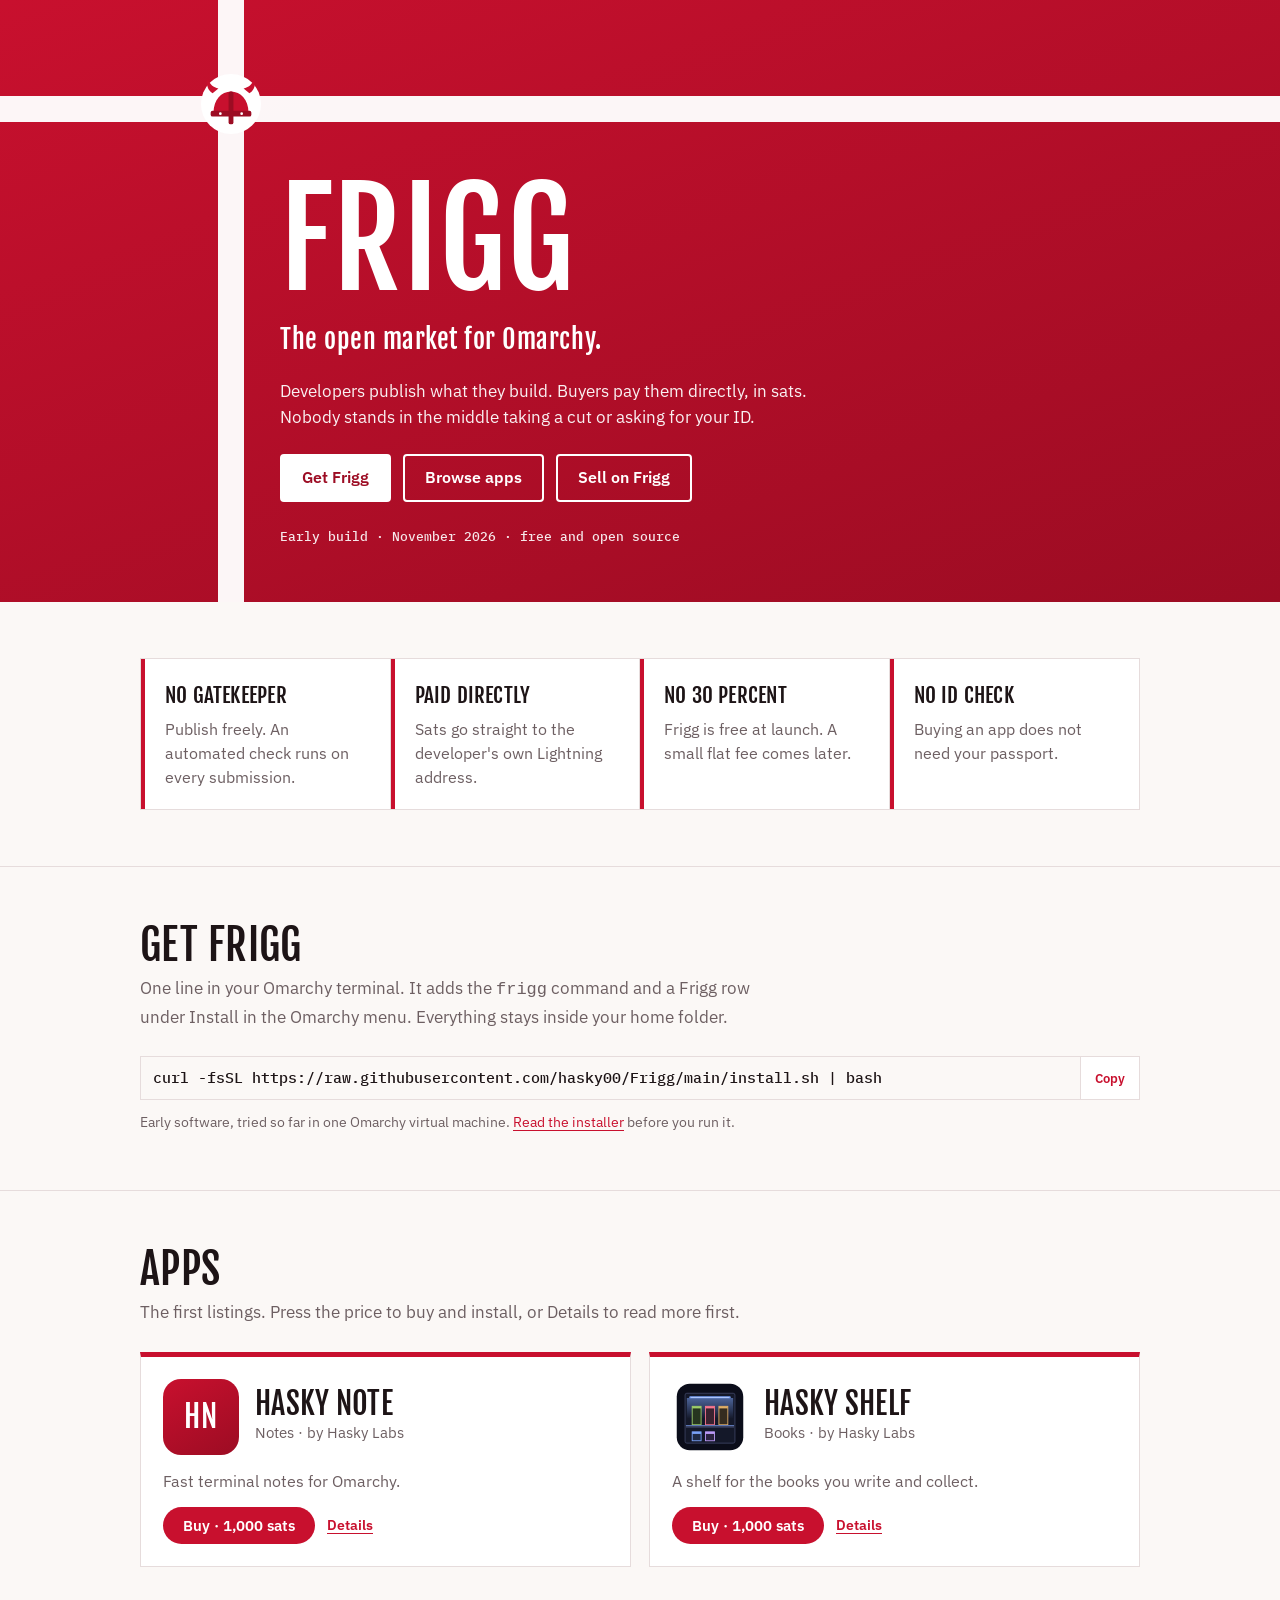
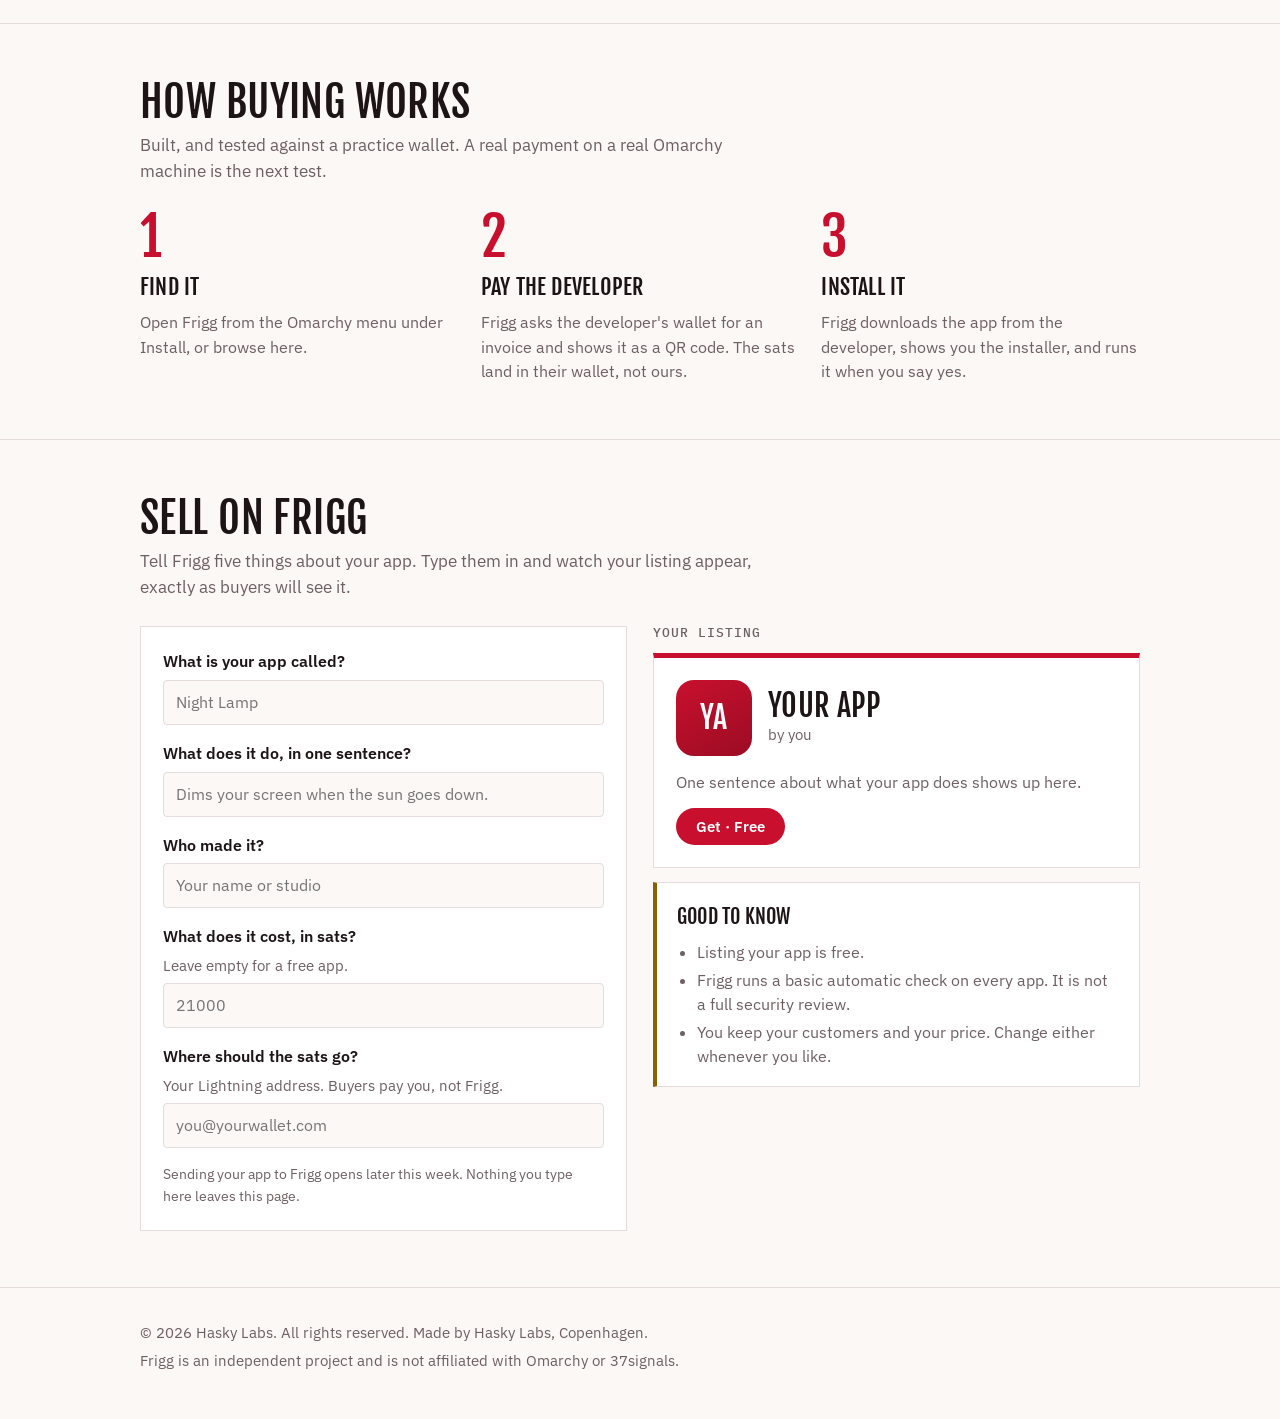
==== commit bbfb0b51: "Update the install note on the landing page Co-Authored-By: Claude Fable 5.2 <noreply@anthropic.com>" ====
--- a/index.html
+++ b/index.html
@@ -63,7 +63,7 @@
         <code>curl -fsSL https://raw.githubusercontent.com/hasky00/Frigg/main/install.sh | bash</code>
         <button type="button">Copy</button>
       </div>
-      <p class="note" style="margin-top:12px">Not tested on a real Omarchy machine yet. <a href="https://github.com/hasky00/Frigg/blob/main/install.sh">Read the installer</a> before you run it.</p>
+      <p class="note" style="margin-top:12px">Early software, tried so far in one Omarchy virtual machine. <a href="https://github.com/hasky00/Frigg/blob/main/install.sh">Read the installer</a> before you run it.</p>
     </div>
   </section>
 
